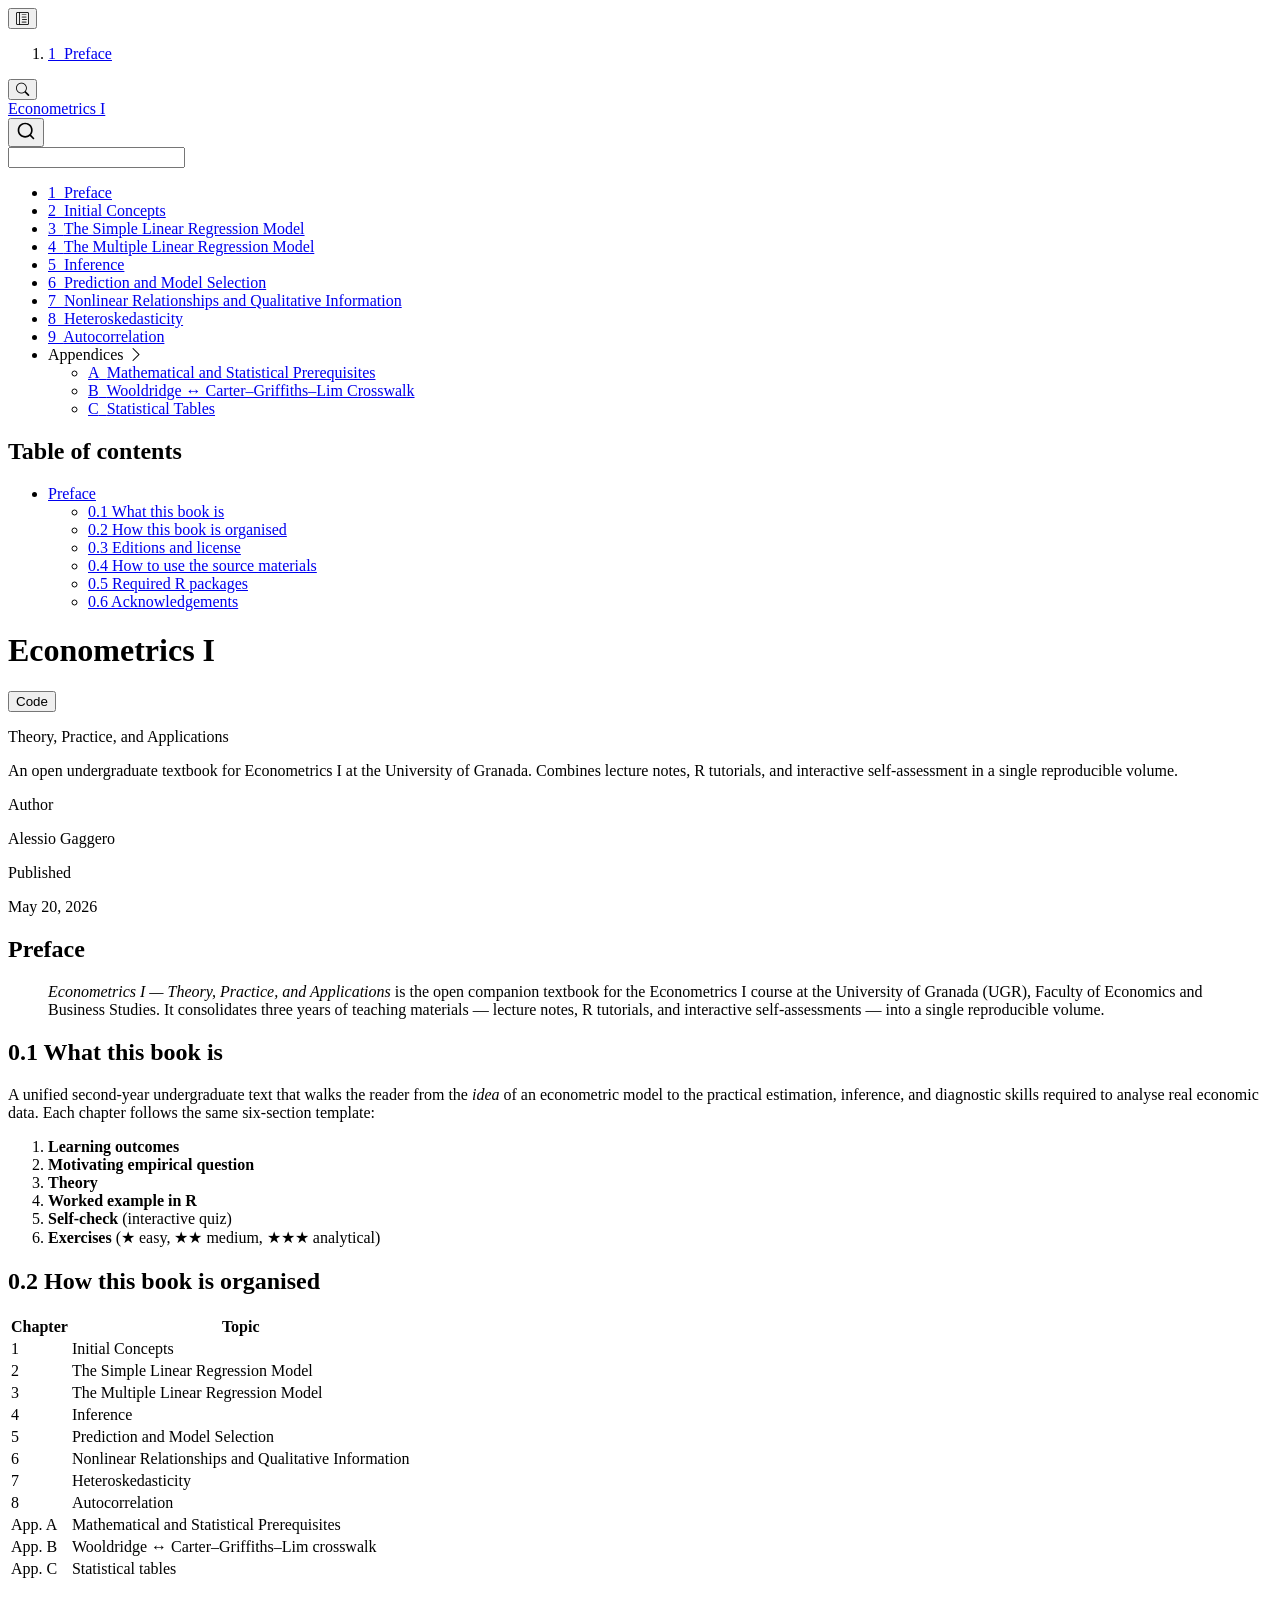
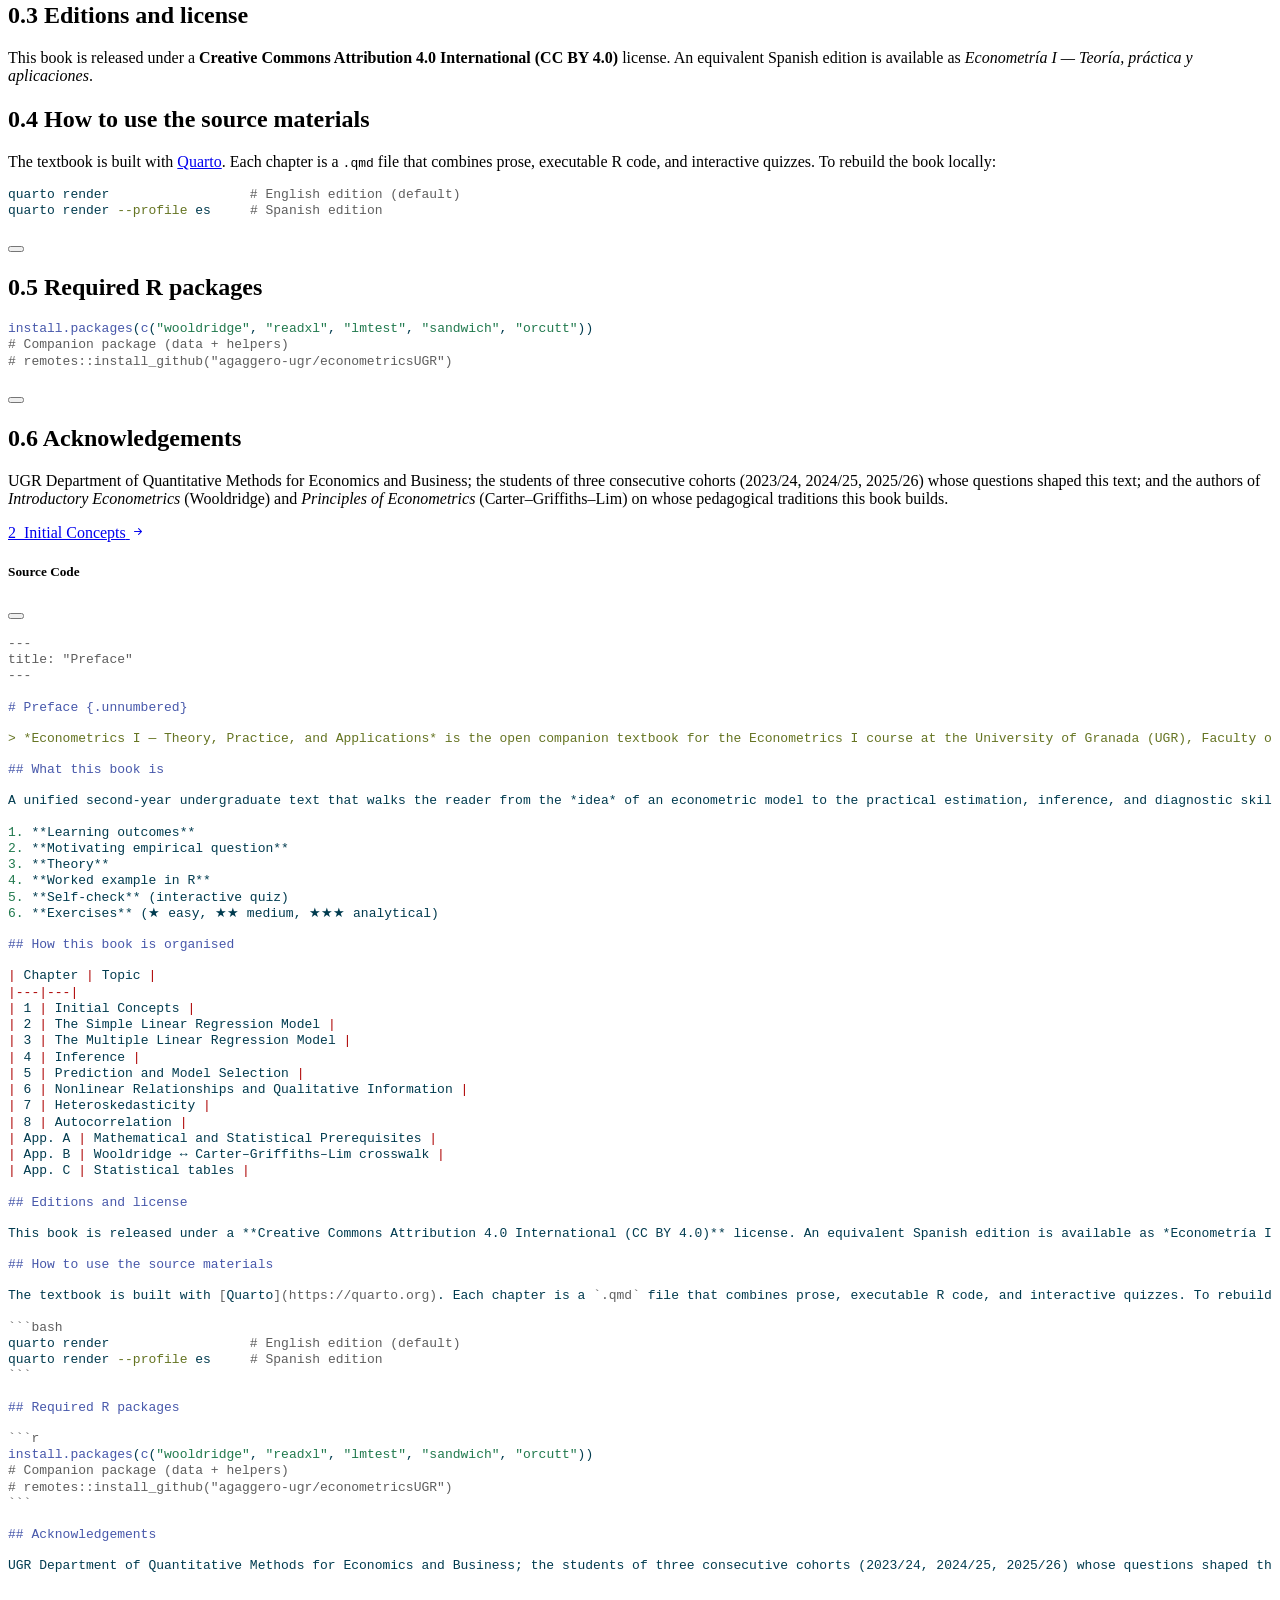
==== index.html @ 18ae1675 "Built site for gh-pages" ====
<!DOCTYPE html>
<html xmlns="http://www.w3.org/1999/xhtml" lang="en" xml:lang="en"><head>

<meta charset="utf-8">
<meta name="generator" content="quarto-1.9.37">

<meta name="viewport" content="width=device-width, initial-scale=1.0, user-scalable=yes">

<meta name="author" content="Alessio Gaggero">
<meta name="dcterms.date" content="2026-05-20">
<meta name="description" content="An open undergraduate textbook for Econometrics I at the University of Granada. Combines lecture notes, R tutorials, and interactive self-assessment in a single reproducible volume.">

<title>Econometrics I</title>
<style>
/* Default styles provided by pandoc.
** See https://pandoc.org/MANUAL.html#variables-for-html for config info.
*/
code{white-space: pre-wrap;}
span.smallcaps{font-variant: small-caps;}
div.columns{display: flex; gap: min(4vw, 1.5em);}
div.column{flex: auto; overflow-x: auto;}
div.hanging-indent{margin-left: 1.5em; text-indent: -1.5em;}
ul.task-list{list-style: none;}
ul.task-list li input[type="checkbox"] {
  width: 0.8em;
  margin: 0 0.8em 0.2em -1em; /* quarto-specific, see https://github.com/quarto-dev/quarto-cli/issues/4556 */ 
  vertical-align: middle;
}
/* CSS for syntax highlighting */
html { -webkit-text-size-adjust: 100%; }
pre > code.sourceCode { white-space: pre; position: relative; }
pre > code.sourceCode > span { display: inline-block; line-height: 1.25; }
pre > code.sourceCode > span:empty { height: 1.2em; }
.sourceCode { overflow: visible; }
code.sourceCode > span { color: inherit; text-decoration: inherit; }
div.sourceCode { margin: 1em 0; }
pre.sourceCode { margin: 0; }
@media screen {
div.sourceCode { overflow: auto; }
}
@media print {
pre > code.sourceCode { white-space: pre-wrap; }
pre > code.sourceCode > span { text-indent: -5em; padding-left: 5em; }
}
pre.numberSource code
  { counter-reset: source-line 0; }
pre.numberSource code > span
  { position: relative; left: -4em; counter-increment: source-line; }
pre.numberSource code > span > a:first-child::before
  { content: counter(source-line);
    position: relative; left: -1em; text-align: right; vertical-align: baseline;
    border: none; display: inline-block;
    -webkit-touch-callout: none; -webkit-user-select: none;
    -khtml-user-select: none; -moz-user-select: none;
    -ms-user-select: none; user-select: none;
    padding: 0 4px; width: 4em;
  }
pre.numberSource { margin-left: 3em;  padding-left: 4px; }
div.sourceCode
  {   }
@media screen {
pre > code.sourceCode > span > a:first-child::before { text-decoration: underline; }
}
</style>


<script src="site_libs/quarto-nav/quarto-nav.js"></script>
<script src="site_libs/quarto-nav/headroom.min.js"></script>
<script src="site_libs/clipboard/clipboard.min.js"></script>
<script src="site_libs/quarto-search/autocomplete.umd.js"></script>
<script src="site_libs/quarto-search/fuse.min.js"></script>
<script src="site_libs/quarto-search/quarto-search.js"></script>
<meta name="quarto:offset" content="./">
<link href="./chapters/01-initial-concepts.html" rel="next">
<script src="site_libs/quarto-html/quarto.js" type="module"></script>
<script src="site_libs/quarto-html/tabsets/tabsets.js" type="module"></script>
<script src="site_libs/quarto-html/popper.min.js"></script>
<script src="site_libs/quarto-html/tippy.umd.min.js"></script>
<script src="site_libs/quarto-html/anchor.min.js"></script>
<link href="site_libs/quarto-html/tippy.css" rel="stylesheet">
<link href="site_libs/quarto-html/quarto-syntax-highlighting-7f8f88aac4f3542376d5c11b86a4c14d.css" rel="stylesheet" class="quarto-color-scheme" id="quarto-text-highlighting-styles">
<link href="site_libs/quarto-html/quarto-syntax-highlighting-dark-d0ae9245876894da5ac7e18953ecc5cc.css" rel="stylesheet" class="quarto-color-scheme quarto-color-alternate" id="quarto-text-highlighting-styles">
<link href="site_libs/quarto-html/quarto-syntax-highlighting-7f8f88aac4f3542376d5c11b86a4c14d.css" rel="stylesheet" class="quarto-color-scheme-extra" id="quarto-text-highlighting-styles">
<script src="site_libs/bootstrap/bootstrap.min.js"></script>
<link href="site_libs/bootstrap/bootstrap-icons.css" rel="stylesheet">
<link href="site_libs/bootstrap/bootstrap-9e3e5b9121e68b3f077afb32f2c64d95.min.css" rel="stylesheet" append-hash="true" class="quarto-color-scheme" id="quarto-bootstrap" data-mode="light">
<link href="site_libs/bootstrap/bootstrap-dark-acff971833d9769290026d534105daaa.min.css" rel="stylesheet" append-hash="true" class="quarto-color-scheme quarto-color-alternate" id="quarto-bootstrap" data-mode="dark">
<link href="site_libs/bootstrap/bootstrap-9e3e5b9121e68b3f077afb32f2c64d95.min.css" rel="stylesheet" append-hash="true" class="quarto-color-scheme-extra" id="quarto-bootstrap" data-mode="light">
<script id="quarto-search-options" type="application/json">{
  "location": "sidebar",
  "copy-button": false,
  "collapse-after": 3,
  "panel-placement": "start",
  "type": "textbox",
  "limit": 50,
  "keyboard-shortcut": [
    "f",
    "/",
    "s"
  ],
  "show-item-context": false,
  "language": {
    "search-no-results-text": "No results",
    "search-matching-documents-text": "matching documents",
    "search-copy-link-title": "Copy link to search",
    "search-hide-matches-text": "Hide additional matches",
    "search-more-match-text": "more match in this document",
    "search-more-matches-text": "more matches in this document",
    "search-clear-button-title": "Clear",
    "search-text-placeholder": "",
    "search-detached-cancel-button-title": "Cancel",
    "search-submit-button-title": "Submit",
    "search-label": "Search"
  }
}</script>


</head>

<body class="nav-sidebar floating quarto-light"><script id="quarto-html-before-body" type="application/javascript">
    const toggleBodyColorMode = (bsSheetEl) => {
      const mode = bsSheetEl.getAttribute("data-mode");
      const bodyEl = window.document.querySelector("body");
      if (mode === "dark") {
        bodyEl.classList.add("quarto-dark");
        bodyEl.classList.remove("quarto-light");
      } else {
        bodyEl.classList.add("quarto-light");
        bodyEl.classList.remove("quarto-dark");
      }
    }
    const toggleBodyColorPrimary = () => {
      const bsSheetEl = window.document.querySelector("link#quarto-bootstrap:not([rel=disabled-stylesheet])");
      if (bsSheetEl) {
        toggleBodyColorMode(bsSheetEl);
      }
    }
    const setColorSchemeToggle = (alternate) => {
      const toggles = window.document.querySelectorAll('.quarto-color-scheme-toggle');
      for (let i=0; i < toggles.length; i++) {
        const toggle = toggles[i];
        if (toggle) {
          if (alternate) {
            toggle.classList.add("alternate");
          } else {
            toggle.classList.remove("alternate");
          }
        }
      }
    };
    const toggleColorMode = (alternate) => {
      // Switch the stylesheets
      const primaryStylesheets = window.document.querySelectorAll('link.quarto-color-scheme:not(.quarto-color-alternate)');
      const alternateStylesheets = window.document.querySelectorAll('link.quarto-color-scheme.quarto-color-alternate');
      manageTransitions('#quarto-margin-sidebar .nav-link', false);
      if (alternate) {
        // note: dark is layered on light, we don't disable primary!
        enableStylesheet(alternateStylesheets);
        for (const sheetNode of alternateStylesheets) {
          if (sheetNode.id === "quarto-bootstrap") {
            toggleBodyColorMode(sheetNode);
          }
        }
      } else {
        disableStylesheet(alternateStylesheets);
        enableStylesheet(primaryStylesheets)
        toggleBodyColorPrimary();
      }
      manageTransitions('#quarto-margin-sidebar .nav-link', true);
      // Switch the toggles
      setColorSchemeToggle(alternate)
      // Hack to workaround the fact that safari doesn't
      // properly recolor the scrollbar when toggling (#1455)
      if (navigator.userAgent.indexOf('Safari') > 0 && navigator.userAgent.indexOf('Chrome') == -1) {
        manageTransitions("body", false);
        window.scrollTo(0, 1);
        setTimeout(() => {
          window.scrollTo(0, 0);
          manageTransitions("body", true);
        }, 40);
      }
    }
    const disableStylesheet = (stylesheets) => {
      for (let i=0; i < stylesheets.length; i++) {
        const stylesheet = stylesheets[i];
        stylesheet.rel = 'disabled-stylesheet';
      }
    }
    const enableStylesheet = (stylesheets) => {
      for (let i=0; i < stylesheets.length; i++) {
        const stylesheet = stylesheets[i];
        if(stylesheet.rel !== 'stylesheet') { // for Chrome, which will still FOUC without this check
          stylesheet.rel = 'stylesheet';
        }
      }
    }
    const manageTransitions = (selector, allowTransitions) => {
      const els = window.document.querySelectorAll(selector);
      for (let i=0; i < els.length; i++) {
        const el = els[i];
        if (allowTransitions) {
          el.classList.remove('notransition');
        } else {
          el.classList.add('notransition');
        }
      }
    }
    const isFileUrl = () => {
      return window.location.protocol === 'file:';
    }
    const hasAlternateSentinel = () => {
      let styleSentinel = getColorSchemeSentinel();
      if (styleSentinel !== null) {
        return styleSentinel === "alternate";
      } else {
        return false;
      }
    }
    const setStyleSentinel = (alternate) => {
      const value = alternate ? "alternate" : "default";
      if (!isFileUrl()) {
        window.localStorage.setItem("quarto-color-scheme", value);
      } else {
        localAlternateSentinel = value;
      }
    }
    const getColorSchemeSentinel = () => {
      if (!isFileUrl()) {
        const storageValue = window.localStorage.getItem("quarto-color-scheme");
        return storageValue != null ? storageValue : localAlternateSentinel;
      } else {
        return localAlternateSentinel;
      }
    }
    const toggleGiscusIfUsed = (isAlternate, darkModeDefault) => {
      const baseTheme = document.querySelector('#giscus-base-theme')?.value ?? 'light';
      const alternateTheme = document.querySelector('#giscus-alt-theme')?.value ?? 'dark';
      let newTheme = '';
      if(authorPrefersDark) {
        newTheme = isAlternate ? baseTheme : alternateTheme;
      } else {
        newTheme = isAlternate ? alternateTheme : baseTheme;
      }
      const changeGiscusTheme = () => {
        // From: https://github.com/giscus/giscus/issues/336
        const sendMessage = (message) => {
          const iframe = document.querySelector('iframe.giscus-frame');
          if (!iframe) return;
          iframe.contentWindow.postMessage({ giscus: message }, 'https://giscus.app');
        }
        sendMessage({
          setConfig: {
            theme: newTheme
          }
        });
      }
      const isGiscussLoaded = window.document.querySelector('iframe.giscus-frame') !== null;
      if (isGiscussLoaded) {
        changeGiscusTheme();
      }
    };
    const authorPrefersDark = false;
    const darkModeDefault = authorPrefersDark;
      document.querySelector('link#quarto-text-highlighting-styles.quarto-color-scheme-extra').rel = 'disabled-stylesheet';
      document.querySelector('link#quarto-bootstrap.quarto-color-scheme-extra').rel = 'disabled-stylesheet';
    let localAlternateSentinel = darkModeDefault ? 'alternate' : 'default';
    // Dark / light mode switch
    window.quartoToggleColorScheme = () => {
      // Read the current dark / light value
      let toAlternate = !hasAlternateSentinel();
      toggleColorMode(toAlternate);
      setStyleSentinel(toAlternate);
      toggleGiscusIfUsed(toAlternate, darkModeDefault);
      window.dispatchEvent(new Event('resize'));
    };
    // Switch to dark mode if need be
    if (hasAlternateSentinel()) {
      toggleColorMode(true);
    } else {
      toggleColorMode(false);
    }
  </script>

<div id="quarto-search-results"></div>
  <header id="quarto-header" class="headroom fixed-top">
  <nav class="quarto-secondary-nav">
    <div class="container-fluid d-flex">
      <button type="button" class="quarto-btn-toggle btn" data-bs-toggle="collapse" role="button" data-bs-target=".quarto-sidebar-collapse-item" aria-controls="quarto-sidebar" aria-expanded="false" aria-label="Toggle sidebar navigation" onclick="if (window.quartoToggleHeadroom) { window.quartoToggleHeadroom(); }">
        <i class="bi bi-layout-text-sidebar-reverse"></i>
      </button>
        <nav class="quarto-page-breadcrumbs" aria-label="breadcrumb"><ol class="breadcrumb"><li class="breadcrumb-item"><a href="./index.html"><span class="chapter-number">1</span>&nbsp; <span class="chapter-title">Preface</span></a></li></ol></nav>
        <a class="flex-grow-1" role="navigation" data-bs-toggle="collapse" data-bs-target=".quarto-sidebar-collapse-item" aria-controls="quarto-sidebar" aria-expanded="false" aria-label="Toggle sidebar navigation" onclick="if (window.quartoToggleHeadroom) { window.quartoToggleHeadroom(); }">      
        </a>
      <button type="button" class="btn quarto-search-button" aria-label="Search" onclick="window.quartoOpenSearch();">
        <i class="bi bi-search"></i>
      </button>
    </div>
  </nav>
</header>
<!-- content -->
<div id="quarto-content" class="quarto-container page-columns page-rows-contents page-layout-article">
<!-- sidebar -->
  <nav id="quarto-sidebar" class="sidebar collapse collapse-horizontal quarto-sidebar-collapse-item sidebar-navigation floating overflow-auto">
    <div class="pt-lg-2 mt-2 text-left sidebar-header">
    <div class="sidebar-title mb-0 py-0">
      <a href="./">Econometrics I</a> 
        <div class="sidebar-tools-main">
  <a href="" class="quarto-color-scheme-toggle quarto-navigation-tool  px-1" onclick="window.quartoToggleColorScheme(); return false;" title="Toggle dark mode"><i class="bi"></i></a>
</div>
    </div>
      </div>
        <div class="mt-2 flex-shrink-0 align-items-center">
        <div class="sidebar-search">
        <div id="quarto-search" class="" title="Search"></div>
        </div>
        </div>
    <div class="sidebar-menu-container"> 
    <ul class="list-unstyled mt-1">
        <li class="sidebar-item">
  <div class="sidebar-item-container"> 
  <a href="./index.html" class="sidebar-item-text sidebar-link active">
 <span class="menu-text"><span class="chapter-number">1</span>&nbsp; <span class="chapter-title">Preface</span></span></a>
  </div>
</li>
        <li class="sidebar-item">
  <div class="sidebar-item-container"> 
  <a href="./chapters/01-initial-concepts.html" class="sidebar-item-text sidebar-link">
 <span class="menu-text"><span class="chapter-number">2</span>&nbsp; <span class="chapter-title">Initial Concepts</span></span></a>
  </div>
</li>
        <li class="sidebar-item">
  <div class="sidebar-item-container"> 
  <a href="./chapters/02-simple-regression.html" class="sidebar-item-text sidebar-link">
 <span class="menu-text"><span class="chapter-number">3</span>&nbsp; <span class="chapter-title">The Simple Linear Regression Model</span></span></a>
  </div>
</li>
        <li class="sidebar-item">
  <div class="sidebar-item-container"> 
  <a href="./chapters/03-multiple-regression.html" class="sidebar-item-text sidebar-link">
 <span class="menu-text"><span class="chapter-number">4</span>&nbsp; <span class="chapter-title">The Multiple Linear Regression Model</span></span></a>
  </div>
</li>
        <li class="sidebar-item">
  <div class="sidebar-item-container"> 
  <a href="./chapters/04-inference.html" class="sidebar-item-text sidebar-link">
 <span class="menu-text"><span class="chapter-number">5</span>&nbsp; <span class="chapter-title">Inference</span></span></a>
  </div>
</li>
        <li class="sidebar-item">
  <div class="sidebar-item-container"> 
  <a href="./chapters/05-prediction.html" class="sidebar-item-text sidebar-link">
 <span class="menu-text"><span class="chapter-number">6</span>&nbsp; <span class="chapter-title">Prediction and Model Selection</span></span></a>
  </div>
</li>
        <li class="sidebar-item">
  <div class="sidebar-item-container"> 
  <a href="./chapters/06-nonlinear-qualitative.html" class="sidebar-item-text sidebar-link">
 <span class="menu-text"><span class="chapter-number">7</span>&nbsp; <span class="chapter-title">Nonlinear Relationships and Qualitative Information</span></span></a>
  </div>
</li>
        <li class="sidebar-item">
  <div class="sidebar-item-container"> 
  <a href="./chapters/07-heteroskedasticity.html" class="sidebar-item-text sidebar-link">
 <span class="menu-text"><span class="chapter-number">8</span>&nbsp; <span class="chapter-title">Heteroskedasticity</span></span></a>
  </div>
</li>
        <li class="sidebar-item">
  <div class="sidebar-item-container"> 
  <a href="./chapters/08-autocorrelation.html" class="sidebar-item-text sidebar-link">
 <span class="menu-text"><span class="chapter-number">9</span>&nbsp; <span class="chapter-title">Autocorrelation</span></span></a>
  </div>
</li>
        <li class="sidebar-item sidebar-item-section">
      <div class="sidebar-item-container"> 
            <a class="sidebar-item-text sidebar-link text-start" data-bs-toggle="collapse" data-bs-target="#quarto-sidebar-section-1" role="navigation" aria-expanded="true">
 <span class="menu-text">Appendices</span></a>
          <a class="sidebar-item-toggle text-start" data-bs-toggle="collapse" data-bs-target="#quarto-sidebar-section-1" role="navigation" aria-expanded="true" aria-label="Toggle section">
            <i class="bi bi-chevron-right ms-2"></i>
          </a> 
      </div>
      <ul id="quarto-sidebar-section-1" class="collapse list-unstyled sidebar-section depth1 show">  
          <li class="sidebar-item">
  <div class="sidebar-item-container"> 
  <a href="./chapters/appendix-a-prerequisites.html" class="sidebar-item-text sidebar-link">
 <span class="menu-text"><span class="chapter-number">A</span>&nbsp; <span class="chapter-title">Mathematical and Statistical Prerequisites</span></span></a>
  </div>
</li>
          <li class="sidebar-item">
  <div class="sidebar-item-container"> 
  <a href="./chapters/appendix-b-wooldridge-cgl-crosswalk.html" class="sidebar-item-text sidebar-link">
 <span class="menu-text"><span class="chapter-number">B</span>&nbsp; <span class="chapter-title">Wooldridge ↔︎ Carter–Griffiths–Lim Crosswalk</span></span></a>
  </div>
</li>
          <li class="sidebar-item">
  <div class="sidebar-item-container"> 
  <a href="./chapters/appendix-c-tables.html" class="sidebar-item-text sidebar-link">
 <span class="menu-text"><span class="chapter-number">C</span>&nbsp; <span class="chapter-title">Statistical Tables</span></span></a>
  </div>
</li>
      </ul>
  </li>
    </ul>
    </div>
</nav>
<div id="quarto-sidebar-glass" class="quarto-sidebar-collapse-item" data-bs-toggle="collapse" data-bs-target=".quarto-sidebar-collapse-item"></div>
<!-- margin-sidebar -->
    <div id="quarto-margin-sidebar" class="sidebar margin-sidebar">
        <nav id="TOC" role="doc-toc" class="toc-active">
    <h2 id="toc-title">Table of contents</h2>
   
  <ul>
  <li><a href="#preface" id="toc-preface" class="nav-link active" data-scroll-target="#preface">Preface</a>
  <ul class="collapse">
  <li><a href="#what-this-book-is" id="toc-what-this-book-is" class="nav-link" data-scroll-target="#what-this-book-is"><span class="header-section-number">0.1</span> What this book is</a></li>
  <li><a href="#how-this-book-is-organised" id="toc-how-this-book-is-organised" class="nav-link" data-scroll-target="#how-this-book-is-organised"><span class="header-section-number">0.2</span> How this book is organised</a></li>
  <li><a href="#editions-and-license" id="toc-editions-and-license" class="nav-link" data-scroll-target="#editions-and-license"><span class="header-section-number">0.3</span> Editions and license</a></li>
  <li><a href="#how-to-use-the-source-materials" id="toc-how-to-use-the-source-materials" class="nav-link" data-scroll-target="#how-to-use-the-source-materials"><span class="header-section-number">0.4</span> How to use the source materials</a></li>
  <li><a href="#required-r-packages" id="toc-required-r-packages" class="nav-link" data-scroll-target="#required-r-packages"><span class="header-section-number">0.5</span> Required R packages</a></li>
  <li><a href="#acknowledgements" id="toc-acknowledgements" class="nav-link" data-scroll-target="#acknowledgements"><span class="header-section-number">0.6</span> Acknowledgements</a></li>
  </ul></li>
  </ul>
</nav>
    </div>
<!-- main -->
<main class="content" id="quarto-document-content">


<header id="title-block-header" class="quarto-title-block default">
<div class="quarto-title">
<div class="quarto-title-block"><div><h1 class="title">Econometrics I</h1><button type="button" class="btn code-tools-button" id="quarto-code-tools-source"><i class="bi"></i> Code</button></div></div>
<p class="subtitle lead">Theory, Practice, and Applications</p>
</div>

<div>
  <div class="description">
    <p>An open undergraduate textbook for Econometrics I at the University of Granada. Combines lecture notes, R tutorials, and interactive self-assessment in a single reproducible volume.</p>
  </div>
</div>


<div class="quarto-title-meta">

    <div>
    <div class="quarto-title-meta-heading">Author</div>
    <div class="quarto-title-meta-contents">
             <p>Alessio Gaggero </p>
          </div>
  </div>
    
    <div>
    <div class="quarto-title-meta-heading">Published</div>
    <div class="quarto-title-meta-contents">
      <p class="date">May 20, 2026</p>
    </div>
  </div>
  
    
  </div>
  


</header>


<section id="preface" class="level1 unnumbered">
<h1 class="unnumbered">Preface</h1>
<blockquote class="blockquote">
<p><em>Econometrics I — Theory, Practice, and Applications</em> is the open companion textbook for the Econometrics I course at the University of Granada (UGR), Faculty of Economics and Business Studies. It consolidates three years of teaching materials — lecture notes, R tutorials, and interactive self-assessments — into a single reproducible volume.</p>
</blockquote>
<section id="what-this-book-is" class="level2" data-number="0.1">
<h2 data-number="0.1" class="anchored" data-anchor-id="what-this-book-is"><span class="header-section-number">0.1</span> What this book is</h2>
<p>A unified second-year undergraduate text that walks the reader from the <em>idea</em> of an econometric model to the practical estimation, inference, and diagnostic skills required to analyse real economic data. Each chapter follows the same six-section template:</p>
<ol type="1">
<li><strong>Learning outcomes</strong></li>
<li><strong>Motivating empirical question</strong></li>
<li><strong>Theory</strong></li>
<li><strong>Worked example in R</strong></li>
<li><strong>Self-check</strong> (interactive quiz)</li>
<li><strong>Exercises</strong> (★ easy, ★★ medium, ★★★ analytical)</li>
</ol>
</section>
<section id="how-this-book-is-organised" class="level2" data-number="0.2">
<h2 data-number="0.2" class="anchored" data-anchor-id="how-this-book-is-organised"><span class="header-section-number">0.2</span> How this book is organised</h2>
<table class="caption-top table">
<thead>
<tr class="header">
<th>Chapter</th>
<th>Topic</th>
</tr>
</thead>
<tbody>
<tr class="odd">
<td>1</td>
<td>Initial Concepts</td>
</tr>
<tr class="even">
<td>2</td>
<td>The Simple Linear Regression Model</td>
</tr>
<tr class="odd">
<td>3</td>
<td>The Multiple Linear Regression Model</td>
</tr>
<tr class="even">
<td>4</td>
<td>Inference</td>
</tr>
<tr class="odd">
<td>5</td>
<td>Prediction and Model Selection</td>
</tr>
<tr class="even">
<td>6</td>
<td>Nonlinear Relationships and Qualitative Information</td>
</tr>
<tr class="odd">
<td>7</td>
<td>Heteroskedasticity</td>
</tr>
<tr class="even">
<td>8</td>
<td>Autocorrelation</td>
</tr>
<tr class="odd">
<td>App. A</td>
<td>Mathematical and Statistical Prerequisites</td>
</tr>
<tr class="even">
<td>App. B</td>
<td>Wooldridge ↔︎ Carter–Griffiths–Lim crosswalk</td>
</tr>
<tr class="odd">
<td>App. C</td>
<td>Statistical tables</td>
</tr>
</tbody>
</table>
</section>
<section id="editions-and-license" class="level2" data-number="0.3">
<h2 data-number="0.3" class="anchored" data-anchor-id="editions-and-license"><span class="header-section-number">0.3</span> Editions and license</h2>
<p>This book is released under a <strong>Creative Commons Attribution 4.0 International (CC BY 4.0)</strong> license. An equivalent Spanish edition is available as <em>Econometría I — Teoría, práctica y aplicaciones</em>.</p>
</section>
<section id="how-to-use-the-source-materials" class="level2" data-number="0.4">
<h2 data-number="0.4" class="anchored" data-anchor-id="how-to-use-the-source-materials"><span class="header-section-number">0.4</span> How to use the source materials</h2>
<p>The textbook is built with <a href="https://quarto.org">Quarto</a>. Each chapter is a <code>.qmd</code> file that combines prose, executable R code, and interactive quizzes. To rebuild the book locally:</p>
<div class="code-copy-outer-scaffold"><div class="sourceCode" id="cb1"><pre class="sourceCode bash code-with-copy"><code class="sourceCode bash"><span id="cb1-1"><a href="#cb1-1" aria-hidden="true" tabindex="-1"></a><span class="ex">quarto</span> render                  <span class="co"># English edition (default)</span></span>
<span id="cb1-2"><a href="#cb1-2" aria-hidden="true" tabindex="-1"></a><span class="ex">quarto</span> render <span class="at">--profile</span> es     <span class="co"># Spanish edition</span></span></code></pre></div><button title="Copy to Clipboard" class="code-copy-button"><i class="bi"></i></button></div>
</section>
<section id="required-r-packages" class="level2" data-number="0.5">
<h2 data-number="0.5" class="anchored" data-anchor-id="required-r-packages"><span class="header-section-number">0.5</span> Required R packages</h2>
<div class="code-copy-outer-scaffold"><div class="sourceCode" id="cb2"><pre class="sourceCode r code-with-copy"><code class="sourceCode r"><span id="cb2-1"><a href="#cb2-1" aria-hidden="true" tabindex="-1"></a><span class="fu">install.packages</span>(<span class="fu">c</span>(<span class="st">"wooldridge"</span>, <span class="st">"readxl"</span>, <span class="st">"lmtest"</span>, <span class="st">"sandwich"</span>, <span class="st">"orcutt"</span>))</span>
<span id="cb2-2"><a href="#cb2-2" aria-hidden="true" tabindex="-1"></a><span class="co"># Companion package (data + helpers)</span></span>
<span id="cb2-3"><a href="#cb2-3" aria-hidden="true" tabindex="-1"></a><span class="co"># remotes::install_github("agaggero-ugr/econometricsUGR")</span></span></code></pre></div><button title="Copy to Clipboard" class="code-copy-button"><i class="bi"></i></button></div>
</section>
<section id="acknowledgements" class="level2" data-number="0.6">
<h2 data-number="0.6" class="anchored" data-anchor-id="acknowledgements"><span class="header-section-number">0.6</span> Acknowledgements</h2>
<p>UGR Department of Quantitative Methods for Economics and Business; the students of three consecutive cohorts (2023/24, 2024/25, 2025/26) whose questions shaped this text; and the authors of <em>Introductory Econometrics</em> (Wooldridge) and <em>Principles of Econometrics</em> (Carter–Griffiths–Lim) on whose pedagogical traditions this book builds.</p>


<!-- -->

</section>
</section>

</main> <!-- /main -->
<script id="quarto-html-after-body" type="application/javascript">
  window.document.addEventListener("DOMContentLoaded", function (event) {
    // Ensure there is a toggle, if there isn't float one in the top right
    if (window.document.querySelector('.quarto-color-scheme-toggle') === null) {
      const a = window.document.createElement('a');
      a.classList.add('top-right');
      a.classList.add('quarto-color-scheme-toggle');
      a.href = "";
      a.onclick = function() { try { window.quartoToggleColorScheme(); } catch {} return false; };
      const i = window.document.createElement("i");
      i.classList.add('bi');
      a.appendChild(i);
      window.document.body.appendChild(a);
    }
    setColorSchemeToggle(hasAlternateSentinel())
    const icon = "";
    const anchorJS = new window.AnchorJS();
    anchorJS.options = {
      placement: 'right',
      icon: icon
    };
    anchorJS.add('.anchored');
    const isCodeAnnotation = (el) => {
      for (const clz of el.classList) {
        if (clz.startsWith('code-annotation-')) {                     
          return true;
        }
      }
      return false;
    }
    const onCopySuccess = function(e) {
      // button target
      const button = e.trigger;
      // don't keep focus
      button.blur();
      // flash "checked"
      button.classList.add('code-copy-button-checked');
      var currentTitle = button.getAttribute("title");
      button.setAttribute("title", "Copied!");
      let tooltip;
      if (window.bootstrap) {
        button.setAttribute("data-bs-toggle", "tooltip");
        button.setAttribute("data-bs-placement", "left");
        button.setAttribute("data-bs-title", "Copied!");
        tooltip = new bootstrap.Tooltip(button, 
          { trigger: "manual", 
            customClass: "code-copy-button-tooltip",
            offset: [0, -8]});
        tooltip.show();    
      }
      setTimeout(function() {
        if (tooltip) {
          tooltip.hide();
          button.removeAttribute("data-bs-title");
          button.removeAttribute("data-bs-toggle");
          button.removeAttribute("data-bs-placement");
        }
        button.setAttribute("title", currentTitle);
        button.classList.remove('code-copy-button-checked');
      }, 1000);
      // clear code selection
      e.clearSelection();
    }
    const getTextToCopy = function(trigger) {
      const outerScaffold = trigger.parentElement.cloneNode(true);
      const codeEl = outerScaffold.querySelector('code');
      for (const childEl of codeEl.children) {
        if (isCodeAnnotation(childEl)) {
          childEl.remove();
        }
      }
      return codeEl.innerText;
    }
    const clipboard = new window.ClipboardJS('.code-copy-button:not([data-in-quarto-modal])', {
      text: getTextToCopy
    });
    clipboard.on('success', onCopySuccess);
    if (window.document.getElementById('quarto-embedded-source-code-modal')) {
      const clipboardModal = new window.ClipboardJS('.code-copy-button[data-in-quarto-modal]', {
        text: getTextToCopy,
        container: window.document.getElementById('quarto-embedded-source-code-modal')
      });
      clipboardModal.on('success', onCopySuccess);
    }
    const viewSource = window.document.getElementById('quarto-view-source') ||
                       window.document.getElementById('quarto-code-tools-source');
    if (viewSource) {
      const sourceUrl = viewSource.getAttribute("data-quarto-source-url");
      viewSource.addEventListener("click", function(e) {
        if (sourceUrl) {
          // rstudio viewer pane
          if (/\bcapabilities=\b/.test(window.location)) {
            window.open(sourceUrl);
          } else {
            window.location.href = sourceUrl;
          }
        } else {
          const modal = new bootstrap.Modal(document.getElementById('quarto-embedded-source-code-modal'));
          modal.show();
        }
        return false;
      });
    }
    function toggleCodeHandler(show) {
      return function(e) {
        const detailsSrc = window.document.querySelectorAll(".cell > details > .sourceCode");
        for (let i=0; i<detailsSrc.length; i++) {
          const details = detailsSrc[i].parentElement;
          if (show) {
            details.open = true;
          } else {
            details.removeAttribute("open");
          }
        }
        const cellCodeDivs = window.document.querySelectorAll(".cell > .sourceCode");
        const fromCls = show ? "hidden" : "unhidden";
        const toCls = show ? "unhidden" : "hidden";
        for (let i=0; i<cellCodeDivs.length; i++) {
          const codeDiv = cellCodeDivs[i];
          if (codeDiv.classList.contains(fromCls)) {
            codeDiv.classList.remove(fromCls);
            codeDiv.classList.add(toCls);
          } 
        }
        return false;
      }
    }
    const hideAllCode = window.document.getElementById("quarto-hide-all-code");
    if (hideAllCode) {
      hideAllCode.addEventListener("click", toggleCodeHandler(false));
    }
    const showAllCode = window.document.getElementById("quarto-show-all-code");
    if (showAllCode) {
      showAllCode.addEventListener("click", toggleCodeHandler(true));
    }
      var localhostRegex = new RegExp(/^(?:http|https):\/\/localhost\:?[0-9]*\//);
      var mailtoRegex = new RegExp(/^mailto:/);
        var filterRegex = new RegExp('/' + window.location.host + '/');
      var isInternal = (href) => {
          return filterRegex.test(href) || localhostRegex.test(href) || mailtoRegex.test(href);
      }
      // Inspect non-navigation links and adorn them if external
     var links = window.document.querySelectorAll('a[href]:not(.nav-link):not(.navbar-brand):not(.toc-action):not(.sidebar-link):not(.sidebar-item-toggle):not(.pagination-link):not(.no-external):not([aria-hidden]):not(.dropdown-item):not(.quarto-navigation-tool):not(.about-link)');
      for (var i=0; i<links.length; i++) {
        const link = links[i];
        if (!isInternal(link.href)) {
          // undo the damage that might have been done by quarto-nav.js in the case of
          // links that we want to consider external
          if (link.dataset.originalHref !== undefined) {
            link.href = link.dataset.originalHref;
          }
        }
      }
    function tippyHover(el, contentFn, onTriggerFn, onUntriggerFn) {
      const config = {
        allowHTML: true,
        maxWidth: 500,
        delay: 100,
        arrow: false,
        appendTo: function(el) {
            return el.parentElement;
        },
        interactive: true,
        interactiveBorder: 10,
        theme: 'quarto',
        placement: 'bottom-start',
      };
      if (contentFn) {
        config.content = contentFn;
      }
      if (onTriggerFn) {
        config.onTrigger = onTriggerFn;
      }
      if (onUntriggerFn) {
        config.onUntrigger = onUntriggerFn;
      }
      window.tippy(el, config); 
    }
    const noterefs = window.document.querySelectorAll('a[role="doc-noteref"]');
    for (var i=0; i<noterefs.length; i++) {
      const ref = noterefs[i];
      tippyHover(ref, function() {
        // use id or data attribute instead here
        let href = ref.getAttribute('data-footnote-href') || ref.getAttribute('href');
        try { href = new URL(href).hash; } catch {}
        const id = href.replace(/^#\/?/, "");
        const note = window.document.getElementById(id);
        if (note) {
          return note.innerHTML;
        } else {
          return "";
        }
      });
    }
    const xrefs = window.document.querySelectorAll('a.quarto-xref');
    const processXRef = (id, note) => {
      // Strip column container classes
      const stripColumnClz = (el) => {
        el.classList.remove("page-full", "page-columns");
        if (el.children) {
          for (const child of el.children) {
            stripColumnClz(child);
          }
        }
      }
      stripColumnClz(note)
      if (id === null || id.startsWith('sec-')) {
        // Special case sections, only their first couple elements
        const container = document.createElement("div");
        if (note.children && note.children.length > 2) {
          container.appendChild(note.children[0].cloneNode(true));
          for (let i = 1; i < note.children.length; i++) {
            const child = note.children[i];
            if (child.tagName === "P" && child.innerText === "") {
              continue;
            } else {
              container.appendChild(child.cloneNode(true));
              break;
            }
          }
          if (window.Quarto?.typesetMath) {
            window.Quarto.typesetMath(container);
          }
          return container.innerHTML
        } else {
          if (window.Quarto?.typesetMath) {
            window.Quarto.typesetMath(note);
          }
          return note.innerHTML;
        }
      } else {
        // Remove any anchor links if they are present
        const anchorLink = note.querySelector('a.anchorjs-link');
        if (anchorLink) {
          anchorLink.remove();
        }
        if (window.Quarto?.typesetMath) {
          window.Quarto.typesetMath(note);
        }
        if (note.classList.contains("callout")) {
          return note.outerHTML;
        } else {
          return note.innerHTML;
        }
      }
    }
    for (var i=0; i<xrefs.length; i++) {
      const xref = xrefs[i];
      tippyHover(xref, undefined, function(instance) {
        instance.disable();
        let url = xref.getAttribute('href');
        let hash = undefined; 
        if (url.startsWith('#')) {
          hash = url;
        } else {
          try { hash = new URL(url).hash; } catch {}
        }
        if (hash) {
          const id = hash.replace(/^#\/?/, "");
          const note = window.document.getElementById(id);
          if (note !== null) {
            try {
              const html = processXRef(id, note.cloneNode(true));
              instance.setContent(html);
            } finally {
              instance.enable();
              instance.show();
            }
          } else {
            // See if we can fetch this
            fetch(url.split('#')[0])
            .then(res => res.text())
            .then(html => {
              const parser = new DOMParser();
              const htmlDoc = parser.parseFromString(html, "text/html");
              const note = htmlDoc.getElementById(id);
              if (note !== null) {
                const html = processXRef(id, note);
                instance.setContent(html);
              } 
            }).finally(() => {
              instance.enable();
              instance.show();
            });
          }
        } else {
          // See if we can fetch a full url (with no hash to target)
          // This is a special case and we should probably do some content thinning / targeting
          fetch(url)
          .then(res => res.text())
          .then(html => {
            const parser = new DOMParser();
            const htmlDoc = parser.parseFromString(html, "text/html");
            const note = htmlDoc.querySelector('main.content');
            if (note !== null) {
              // This should only happen for chapter cross references
              // (since there is no id in the URL)
              // remove the first header
              if (note.children.length > 0 && note.children[0].tagName === "HEADER") {
                note.children[0].remove();
              }
              const html = processXRef(null, note);
              instance.setContent(html);
            } 
          }).finally(() => {
            instance.enable();
            instance.show();
          });
        }
      }, function(instance) {
      });
    }
        let selectedAnnoteEl;
        const selectorForAnnotation = ( cell, annotation) => {
          let cellAttr = 'data-code-cell="' + cell + '"';
          let lineAttr = 'data-code-annotation="' +  annotation + '"';
          const selector = 'span[' + cellAttr + '][' + lineAttr + ']';
          return selector;
        }
        const selectCodeLines = (annoteEl) => {
          const doc = window.document;
          const targetCell = annoteEl.getAttribute("data-target-cell");
          const targetAnnotation = annoteEl.getAttribute("data-target-annotation");
          const annoteSpan = window.document.querySelector(selectorForAnnotation(targetCell, targetAnnotation));
          const lines = annoteSpan.getAttribute("data-code-lines").split(",");
          const lineIds = lines.map((line) => {
            return targetCell + "-" + line;
          })
          let top = null;
          let height = null;
          let parent = null;
          if (lineIds.length > 0) {
              //compute the position of the single el (top and bottom and make a div)
              const el = window.document.getElementById(lineIds[0]);
              top = el.offsetTop;
              height = el.offsetHeight;
              parent = el.parentElement.parentElement;
            if (lineIds.length > 1) {
              const lastEl = window.document.getElementById(lineIds[lineIds.length - 1]);
              const bottom = lastEl.offsetTop + lastEl.offsetHeight;
              height = bottom - top;
            }
            if (top !== null && height !== null && parent !== null) {
              // cook up a div (if necessary) and position it 
              let div = window.document.getElementById("code-annotation-line-highlight");
              if (div === null) {
                div = window.document.createElement("div");
                div.setAttribute("id", "code-annotation-line-highlight");
                div.style.position = 'absolute';
                parent.appendChild(div);
              }
              div.style.top = top - 2 + "px";
              div.style.height = height + 4 + "px";
              div.style.left = 0;
              let gutterDiv = window.document.getElementById("code-annotation-line-highlight-gutter");
              if (gutterDiv === null) {
                gutterDiv = window.document.createElement("div");
                gutterDiv.setAttribute("id", "code-annotation-line-highlight-gutter");
                gutterDiv.style.position = 'absolute';
                const codeCell = window.document.getElementById(targetCell);
                const gutter = codeCell.querySelector('.code-annotation-gutter');
                gutter.appendChild(gutterDiv);
              }
              gutterDiv.style.top = top - 2 + "px";
              gutterDiv.style.height = height + 4 + "px";
            }
            selectedAnnoteEl = annoteEl;
          }
        };
        const unselectCodeLines = () => {
          const elementsIds = ["code-annotation-line-highlight", "code-annotation-line-highlight-gutter"];
          elementsIds.forEach((elId) => {
            const div = window.document.getElementById(elId);
            if (div) {
              div.remove();
            }
          });
          selectedAnnoteEl = undefined;
        };
          // Handle positioning of the toggle
      window.addEventListener(
        "resize",
        throttle(() => {
          elRect = undefined;
          if (selectedAnnoteEl) {
            selectCodeLines(selectedAnnoteEl);
          }
        }, 10)
      );
      function throttle(fn, ms) {
      let throttle = false;
      let timer;
        return (...args) => {
          if(!throttle) { // first call gets through
              fn.apply(this, args);
              throttle = true;
          } else { // all the others get throttled
              if(timer) clearTimeout(timer); // cancel #2
              timer = setTimeout(() => {
                fn.apply(this, args);
                timer = throttle = false;
              }, ms);
          }
        };
      }
        // Attach click handler to the DT
        const annoteDls = window.document.querySelectorAll('dt[data-target-cell]');
        for (const annoteDlNode of annoteDls) {
          annoteDlNode.addEventListener('click', (event) => {
            const clickedEl = event.target;
            if (clickedEl !== selectedAnnoteEl) {
              unselectCodeLines();
              const activeEl = window.document.querySelector('dt[data-target-cell].code-annotation-active');
              if (activeEl) {
                activeEl.classList.remove('code-annotation-active');
              }
              selectCodeLines(clickedEl);
              clickedEl.classList.add('code-annotation-active');
            } else {
              // Unselect the line
              unselectCodeLines();
              clickedEl.classList.remove('code-annotation-active');
            }
          });
        }
    const findCites = (el) => {
      const parentEl = el.parentElement;
      if (parentEl) {
        const cites = parentEl.dataset.cites;
        if (cites) {
          return {
            el,
            cites: cites.split(' ')
          };
        } else {
          return findCites(el.parentElement)
        }
      } else {
        return undefined;
      }
    };
    var bibliorefs = window.document.querySelectorAll('a[role="doc-biblioref"]');
    for (var i=0; i<bibliorefs.length; i++) {
      const ref = bibliorefs[i];
      const citeInfo = findCites(ref);
      if (citeInfo) {
        tippyHover(citeInfo.el, function() {
          var popup = window.document.createElement('div');
          citeInfo.cites.forEach(function(cite) {
            var citeDiv = window.document.createElement('div');
            citeDiv.classList.add('hanging-indent');
            citeDiv.classList.add('csl-entry');
            var biblioDiv = window.document.getElementById('ref-' + cite);
            if (biblioDiv) {
              citeDiv.innerHTML = biblioDiv.innerHTML;
            }
            popup.appendChild(citeDiv);
          });
          return popup.innerHTML;
        });
      }
    }
  });
  </script>
<nav class="page-navigation">
  <div class="nav-page nav-page-previous">
  </div>
  <div class="nav-page nav-page-next">
      <a href="./chapters/01-initial-concepts.html" class="pagination-link" aria-label="Initial Concepts">
        <span class="nav-page-text"><span class="chapter-number">2</span>&nbsp; <span class="chapter-title">Initial Concepts</span></span> <i class="bi bi-arrow-right-short"></i>
      </a>
  </div>
</nav><div class="modal fade" id="quarto-embedded-source-code-modal" tabindex="-1" aria-labelledby="quarto-embedded-source-code-modal-label" aria-hidden="true"><div class="modal-dialog modal-dialog-scrollable"><div class="modal-content"><div class="modal-header"><h5 class="modal-title" id="quarto-embedded-source-code-modal-label">Source Code</h5><button class="btn-close" data-bs-dismiss="modal"></button></div><div class="modal-body"><div class="">
<div class="code-copy-outer-scaffold"><div class="sourceCode" id="cb3" data-shortcodes="false"><pre class="sourceCode markdown code-with-copy"><code class="sourceCode markdown"><span id="cb3-1"><a href="#cb3-1" aria-hidden="true" tabindex="-1"></a><span class="co">---</span></span>
<span id="cb3-2"><a href="#cb3-2" aria-hidden="true" tabindex="-1"></a><span class="an">title:</span><span class="co"> "Preface"</span></span>
<span id="cb3-3"><a href="#cb3-3" aria-hidden="true" tabindex="-1"></a><span class="co">---</span></span>
<span id="cb3-4"><a href="#cb3-4" aria-hidden="true" tabindex="-1"></a></span>
<span id="cb3-5"><a href="#cb3-5" aria-hidden="true" tabindex="-1"></a><span class="fu"># Preface {.unnumbered}</span></span>
<span id="cb3-6"><a href="#cb3-6" aria-hidden="true" tabindex="-1"></a></span>
<span id="cb3-7"><a href="#cb3-7" aria-hidden="true" tabindex="-1"></a><span class="at">&gt; *Econometrics I — Theory, Practice, and Applications* is the open companion textbook for the Econometrics I course at the University of Granada (UGR), Faculty of Economics and Business Studies. It consolidates three years of teaching materials — lecture notes, R tutorials, and interactive self-assessments — into a single reproducible volume.</span></span>
<span id="cb3-8"><a href="#cb3-8" aria-hidden="true" tabindex="-1"></a></span>
<span id="cb3-9"><a href="#cb3-9" aria-hidden="true" tabindex="-1"></a><span class="fu">## What this book is</span></span>
<span id="cb3-10"><a href="#cb3-10" aria-hidden="true" tabindex="-1"></a></span>
<span id="cb3-11"><a href="#cb3-11" aria-hidden="true" tabindex="-1"></a>A unified second-year undergraduate text that walks the reader from the *idea* of an econometric model to the practical estimation, inference, and diagnostic skills required to analyse real economic data. Each chapter follows the same six-section template:</span>
<span id="cb3-12"><a href="#cb3-12" aria-hidden="true" tabindex="-1"></a></span>
<span id="cb3-13"><a href="#cb3-13" aria-hidden="true" tabindex="-1"></a><span class="ss">1. </span>**Learning outcomes**</span>
<span id="cb3-14"><a href="#cb3-14" aria-hidden="true" tabindex="-1"></a><span class="ss">2. </span>**Motivating empirical question**</span>
<span id="cb3-15"><a href="#cb3-15" aria-hidden="true" tabindex="-1"></a><span class="ss">3. </span>**Theory**</span>
<span id="cb3-16"><a href="#cb3-16" aria-hidden="true" tabindex="-1"></a><span class="ss">4. </span>**Worked example in R**</span>
<span id="cb3-17"><a href="#cb3-17" aria-hidden="true" tabindex="-1"></a><span class="ss">5. </span>**Self-check** (interactive quiz)</span>
<span id="cb3-18"><a href="#cb3-18" aria-hidden="true" tabindex="-1"></a><span class="ss">6. </span>**Exercises** (★ easy, ★★ medium, ★★★ analytical)</span>
<span id="cb3-19"><a href="#cb3-19" aria-hidden="true" tabindex="-1"></a></span>
<span id="cb3-20"><a href="#cb3-20" aria-hidden="true" tabindex="-1"></a><span class="fu">## How this book is organised</span></span>
<span id="cb3-21"><a href="#cb3-21" aria-hidden="true" tabindex="-1"></a></span>
<span id="cb3-22"><a href="#cb3-22" aria-hidden="true" tabindex="-1"></a><span class="pp">|</span> Chapter <span class="pp">|</span> Topic <span class="pp">|</span></span>
<span id="cb3-23"><a href="#cb3-23" aria-hidden="true" tabindex="-1"></a><span class="pp">|---|---|</span></span>
<span id="cb3-24"><a href="#cb3-24" aria-hidden="true" tabindex="-1"></a><span class="pp">|</span> 1 <span class="pp">|</span> Initial Concepts <span class="pp">|</span></span>
<span id="cb3-25"><a href="#cb3-25" aria-hidden="true" tabindex="-1"></a><span class="pp">|</span> 2 <span class="pp">|</span> The Simple Linear Regression Model <span class="pp">|</span></span>
<span id="cb3-26"><a href="#cb3-26" aria-hidden="true" tabindex="-1"></a><span class="pp">|</span> 3 <span class="pp">|</span> The Multiple Linear Regression Model <span class="pp">|</span></span>
<span id="cb3-27"><a href="#cb3-27" aria-hidden="true" tabindex="-1"></a><span class="pp">|</span> 4 <span class="pp">|</span> Inference <span class="pp">|</span></span>
<span id="cb3-28"><a href="#cb3-28" aria-hidden="true" tabindex="-1"></a><span class="pp">|</span> 5 <span class="pp">|</span> Prediction and Model Selection <span class="pp">|</span></span>
<span id="cb3-29"><a href="#cb3-29" aria-hidden="true" tabindex="-1"></a><span class="pp">|</span> 6 <span class="pp">|</span> Nonlinear Relationships and Qualitative Information <span class="pp">|</span></span>
<span id="cb3-30"><a href="#cb3-30" aria-hidden="true" tabindex="-1"></a><span class="pp">|</span> 7 <span class="pp">|</span> Heteroskedasticity <span class="pp">|</span></span>
<span id="cb3-31"><a href="#cb3-31" aria-hidden="true" tabindex="-1"></a><span class="pp">|</span> 8 <span class="pp">|</span> Autocorrelation <span class="pp">|</span></span>
<span id="cb3-32"><a href="#cb3-32" aria-hidden="true" tabindex="-1"></a><span class="pp">|</span> App. A <span class="pp">|</span> Mathematical and Statistical Prerequisites <span class="pp">|</span></span>
<span id="cb3-33"><a href="#cb3-33" aria-hidden="true" tabindex="-1"></a><span class="pp">|</span> App. B <span class="pp">|</span> Wooldridge ↔ Carter–Griffiths–Lim crosswalk <span class="pp">|</span></span>
<span id="cb3-34"><a href="#cb3-34" aria-hidden="true" tabindex="-1"></a><span class="pp">|</span> App. C <span class="pp">|</span> Statistical tables <span class="pp">|</span></span>
<span id="cb3-35"><a href="#cb3-35" aria-hidden="true" tabindex="-1"></a></span>
<span id="cb3-36"><a href="#cb3-36" aria-hidden="true" tabindex="-1"></a><span class="fu">## Editions and license</span></span>
<span id="cb3-37"><a href="#cb3-37" aria-hidden="true" tabindex="-1"></a></span>
<span id="cb3-38"><a href="#cb3-38" aria-hidden="true" tabindex="-1"></a>This book is released under a **Creative Commons Attribution 4.0 International (CC BY 4.0)** license. An equivalent Spanish edition is available as *Econometría I — Teoría, práctica y aplicaciones*.</span>
<span id="cb3-39"><a href="#cb3-39" aria-hidden="true" tabindex="-1"></a></span>
<span id="cb3-40"><a href="#cb3-40" aria-hidden="true" tabindex="-1"></a><span class="fu">## How to use the source materials</span></span>
<span id="cb3-41"><a href="#cb3-41" aria-hidden="true" tabindex="-1"></a></span>
<span id="cb3-42"><a href="#cb3-42" aria-hidden="true" tabindex="-1"></a>The textbook is built with <span class="co">[</span><span class="ot">Quarto</span><span class="co">](https://quarto.org)</span>. Each chapter is a <span class="in">`.qmd`</span> file that combines prose, executable R code, and interactive quizzes. To rebuild the book locally:</span>
<span id="cb3-43"><a href="#cb3-43" aria-hidden="true" tabindex="-1"></a></span>
<span id="cb3-44"><a href="#cb3-44" aria-hidden="true" tabindex="-1"></a><span class="in">```bash</span></span>
<span id="cb3-45"><a href="#cb3-45" aria-hidden="true" tabindex="-1"></a><span class="ex">quarto</span> render                  <span class="co"># English edition (default)</span></span>
<span id="cb3-46"><a href="#cb3-46" aria-hidden="true" tabindex="-1"></a><span class="ex">quarto</span> render <span class="at">--profile</span> es     <span class="co"># Spanish edition</span></span>
<span id="cb3-47"><a href="#cb3-47" aria-hidden="true" tabindex="-1"></a><span class="in">```</span></span>
<span id="cb3-48"><a href="#cb3-48" aria-hidden="true" tabindex="-1"></a></span>
<span id="cb3-49"><a href="#cb3-49" aria-hidden="true" tabindex="-1"></a><span class="fu">## Required R packages</span></span>
<span id="cb3-50"><a href="#cb3-50" aria-hidden="true" tabindex="-1"></a></span>
<span id="cb3-51"><a href="#cb3-51" aria-hidden="true" tabindex="-1"></a><span class="in">```r</span></span>
<span id="cb3-52"><a href="#cb3-52" aria-hidden="true" tabindex="-1"></a><span class="fu">install.packages</span>(<span class="fu">c</span>(<span class="st">"wooldridge"</span>, <span class="st">"readxl"</span>, <span class="st">"lmtest"</span>, <span class="st">"sandwich"</span>, <span class="st">"orcutt"</span>))</span>
<span id="cb3-53"><a href="#cb3-53" aria-hidden="true" tabindex="-1"></a><span class="co"># Companion package (data + helpers)</span></span>
<span id="cb3-54"><a href="#cb3-54" aria-hidden="true" tabindex="-1"></a><span class="co"># remotes::install_github("agaggero-ugr/econometricsUGR")</span></span>
<span id="cb3-55"><a href="#cb3-55" aria-hidden="true" tabindex="-1"></a><span class="in">```</span></span>
<span id="cb3-56"><a href="#cb3-56" aria-hidden="true" tabindex="-1"></a></span>
<span id="cb3-57"><a href="#cb3-57" aria-hidden="true" tabindex="-1"></a><span class="fu">## Acknowledgements</span></span>
<span id="cb3-58"><a href="#cb3-58" aria-hidden="true" tabindex="-1"></a></span>
<span id="cb3-59"><a href="#cb3-59" aria-hidden="true" tabindex="-1"></a>UGR Department of Quantitative Methods for Economics and Business; the students of three consecutive cohorts (2023/24, 2024/25, 2025/26) whose questions shaped this text; and the authors of *Introductory Econometrics* (Wooldridge) and *Principles of Econometrics* (Carter–Griffiths–Lim) on whose pedagogical traditions this book builds.</span></code></pre></div><button title="Copy to Clipboard" class="code-copy-button" data-in-quarto-modal=""><i class="bi"></i></button></div>
</div></div></div></div></div>
</div> <!-- /content -->




</body></html>
---- site_libs/quarto-html/tippy.css ----
.tippy-box[data-animation=fade][data-state=hidden]{opacity:0}[data-tippy-root]{max-width:calc(100vw - 10px)}.tippy-box{position:relative;background-color:#333;color:#fff;border-radius:4px;font-size:14px;line-height:1.4;white-space:normal;outline:0;transition-property:transform,visibility,opacity}.tippy-box[data-placement^=top]>.tippy-arrow{bottom:0}.tippy-box[data-placement^=top]>.tippy-arrow:before{bottom:-7px;left:0;border-width:8px 8px 0;border-top-color:initial;transform-origin:center top}.tippy-box[data-placement^=bottom]>.tippy-arrow{top:0}.tippy-box[data-placement^=bottom]>.tippy-arrow:before{top:-7px;left:0;border-width:0 8px 8px;border-bottom-color:initial;transform-origin:center bottom}.tippy-box[data-placement^=left]>.tippy-arrow{right:0}.tippy-box[data-placement^=left]>.tippy-arrow:before{border-width:8px 0 8px 8px;border-left-color:initial;right:-7px;transform-origin:center left}.tippy-box[data-placement^=right]>.tippy-arrow{left:0}.tippy-box[data-placement^=right]>.tippy-arrow:before{left:-7px;border-width:8px 8px 8px 0;border-right-color:initial;transform-origin:center right}.tippy-box[data-inertia][data-state=visible]{transition-timing-function:cubic-bezier(.54,1.5,.38,1.11)}.tippy-arrow{width:16px;height:16px;color:#333}.tippy-arrow:before{content:"";position:absolute;border-color:transparent;border-style:solid}.tippy-content{position:relative;padding:5px 9px;z-index:1}
---- site_libs/quarto-html/quarto-syntax-highlighting-7f8f88aac4f3542376d5c11b86a4c14d.css ----
/* quarto syntax highlight colors */
:root {
  --quarto-hl-ot-color: #003B4F;
  --quarto-hl-at-color: #657422;
  --quarto-hl-ss-color: #20794D;
  --quarto-hl-an-color: #5E5E5E;
  --quarto-hl-fu-color: #4758AB;
  --quarto-hl-st-color: #20794D;
  --quarto-hl-cf-color: #003B4F;
  --quarto-hl-op-color: #5E5E5E;
  --quarto-hl-er-color: #AD0000;
  --quarto-hl-bn-color: #AD0000;
  --quarto-hl-al-color: #AD0000;
  --quarto-hl-va-color: #111111;
  --quarto-hl-bu-color: inherit;
  --quarto-hl-ex-color: inherit;
  --quarto-hl-pp-color: #AD0000;
  --quarto-hl-in-color: #5E5E5E;
  --quarto-hl-vs-color: #20794D;
  --quarto-hl-wa-color: #5E5E5E;
  --quarto-hl-do-color: #5E5E5E;
  --quarto-hl-im-color: #00769E;
  --quarto-hl-ch-color: #20794D;
  --quarto-hl-dt-color: #AD0000;
  --quarto-hl-fl-color: #AD0000;
  --quarto-hl-co-color: #5E5E5E;
  --quarto-hl-cv-color: #5E5E5E;
  --quarto-hl-cn-color: #8f5902;
  --quarto-hl-sc-color: #5E5E5E;
  --quarto-hl-dv-color: #AD0000;
  --quarto-hl-kw-color: #003B4F;
}

/* other quarto variables */
:root {
  --quarto-font-monospace: SFMono-Regular, Menlo, Monaco, Consolas, "Liberation Mono", "Courier New", monospace;
}

/* syntax highlight based on Pandoc's rules */
pre > code.sourceCode > span {
  color: #003B4F;
}

code.sourceCode > span {
  color: #003B4F;
}

div.sourceCode,
div.sourceCode pre.sourceCode {
  color: #003B4F;
}

/* Normal */
code span {
  color: #003B4F;
}

/* Alert */
code span.al {
  color: #AD0000;
  font-style: inherit;
}

/* Annotation */
code span.an {
  color: #5E5E5E;
  font-style: inherit;
}

/* Attribute */
code span.at {
  color: #657422;
  font-style: inherit;
}

/* BaseN */
code span.bn {
  color: #AD0000;
  font-style: inherit;
}

/* BuiltIn */
code span.bu {
  font-style: inherit;
}

/* ControlFlow */
code span.cf {
  color: #003B4F;
  font-weight: bold;
  font-style: inherit;
}

/* Char */
code span.ch {
  color: #20794D;
  font-style: inherit;
}

/* Constant */
code span.cn {
  color: #8f5902;
  font-style: inherit;
}

/* Comment */
code span.co {
  color: #5E5E5E;
  font-style: inherit;
}

/* CommentVar */
code span.cv {
  color: #5E5E5E;
  font-style: italic;
}

/* Documentation */
code span.do {
  color: #5E5E5E;
  font-style: italic;
}

/* DataType */
code span.dt {
  color: #AD0000;
  font-style: inherit;
}

/* DecVal */
code span.dv {
  color: #AD0000;
  font-style: inherit;
}

/* Error */
code span.er {
  color: #AD0000;
  font-style: inherit;
}

/* Extension */
code span.ex {
  font-style: inherit;
}

/* Float */
code span.fl {
  color: #AD0000;
  font-style: inherit;
}

/* Function */
code span.fu {
  color: #4758AB;
  font-style: inherit;
}

/* Import */
code span.im {
  color: #00769E;
  font-style: inherit;
}

/* Information */
code span.in {
  color: #5E5E5E;
  font-style: inherit;
}

/* Keyword */
code span.kw {
  color: #003B4F;
  font-weight: bold;
  font-style: inherit;
}

/* Operator */
code span.op {
  color: #5E5E5E;
  font-style: inherit;
}

/* Other */
code span.ot {
  color: #003B4F;
  font-style: inherit;
}

/* Preprocessor */
code span.pp {
  color: #AD0000;
  font-style: inherit;
}

/* SpecialChar */
code span.sc {
  color: #5E5E5E;
  font-style: inherit;
}

/* SpecialString */
code span.ss {
  color: #20794D;
  font-style: inherit;
}

/* String */
code span.st {
  color: #20794D;
  font-style: inherit;
}

/* Variable */
code span.va {
  color: #111111;
  font-style: inherit;
}

/* VerbatimString */
code span.vs {
  color: #20794D;
  font-style: inherit;
}

/* Warning */
code span.wa {
  color: #5E5E5E;
  font-style: italic;
}

.prevent-inlining {
  content: "</";
}

/*# sourceMappingURL=789ad8cd35626ba772517505b42a116e.css.map */
---- site_libs/quarto-html/quarto-syntax-highlighting-dark-d0ae9245876894da5ac7e18953ecc5cc.css ----
/* quarto syntax highlight colors */
:root {
  --quarto-hl-al-color: #f07178;
  --quarto-hl-an-color: #d4d0ab;
  --quarto-hl-at-color: #00e0e0;
  --quarto-hl-bn-color: #d4d0ab;
  --quarto-hl-bu-color: #abe338;
  --quarto-hl-ch-color: #abe338;
  --quarto-hl-co-color: #f8f8f2;
  --quarto-hl-cv-color: #ffd700;
  --quarto-hl-cn-color: #ffd700;
  --quarto-hl-cf-color: #ffa07a;
  --quarto-hl-dt-color: #ffa07a;
  --quarto-hl-dv-color: #d4d0ab;
  --quarto-hl-do-color: #f8f8f2;
  --quarto-hl-er-color: #f07178;
  --quarto-hl-ex-color: #00e0e0;
  --quarto-hl-fl-color: #d4d0ab;
  --quarto-hl-fu-color: #ffa07a;
  --quarto-hl-im-color: #abe338;
  --quarto-hl-in-color: #d4d0ab;
  --quarto-hl-kw-color: #ffa07a;
  --quarto-hl-op-color: #ffa07a;
  --quarto-hl-ot-color: #00e0e0;
  --quarto-hl-pp-color: #dcc6e0;
  --quarto-hl-re-color: #00e0e0;
  --quarto-hl-sc-color: #abe338;
  --quarto-hl-ss-color: #abe338;
  --quarto-hl-st-color: #abe338;
  --quarto-hl-va-color: #00e0e0;
  --quarto-hl-vs-color: #abe338;
  --quarto-hl-wa-color: #dcc6e0;
}

/* other quarto variables */
:root {
  --quarto-font-monospace: SFMono-Regular, Menlo, Monaco, Consolas, "Liberation Mono", "Courier New", monospace;
}

/* syntax highlight based on Pandoc's rules */
pre > code.sourceCode > span {
  color: #f8f8f2;
}

code.sourceCode > span {
  color: #f8f8f2;
}

div.sourceCode,
div.sourceCode pre.sourceCode {
  color: #f8f8f2;
}

/* Normal */
code span {
  color: #f8f8f2;
}

/* Alert */
code span.al {
  color: #f07178;
}

/* Annotation */
code span.an {
  color: #d4d0ab;
}

/* Attribute */
code span.at {
  color: #00e0e0;
}

/* BaseN */
code span.bn {
  color: #d4d0ab;
}

/* BuiltIn */
code span.bu {
  color: #abe338;
}

/* ControlFlow */
code span.cf {
  font-weight: bold;
  color: #ffa07a;
}

/* Char */
code span.ch {
  color: #abe338;
}

/* Constant */
code span.cn {
  color: #ffd700;
}

/* Comment */
code span.co {
  font-style: italic;
  color: #f8f8f2;
}

/* CommentVar */
code span.cv {
  color: #ffd700;
}

/* Documentation */
code span.do {
  color: #f8f8f2;
}

/* DataType */
code span.dt {
  color: #ffa07a;
}

/* DecVal */
code span.dv {
  color: #d4d0ab;
}

/* Error */
code span.er {
  color: #f07178;
  text-decoration: underline;
}

/* Extension */
code span.ex {
  font-weight: bold;
  color: #00e0e0;
}

/* Float */
code span.fl {
  color: #d4d0ab;
}

/* Function */
code span.fu {
  color: #ffa07a;
}

/* Import */
code span.im {
  color: #abe338;
}

/* Information */
code span.in {
  color: #d4d0ab;
}

/* Keyword */
code span.kw {
  font-weight: bold;
  color: #ffa07a;
}

/* Operator */
code span.op {
  color: #ffa07a;
}

/* Other */
code span.ot {
  color: #00e0e0;
}

/* Preprocessor */
code span.pp {
  color: #dcc6e0;
}

/* RegionMarker */
code span.re {
  background-color: #f8f8f2;
  color: #00e0e0;
}

/* SpecialChar */
code span.sc {
  color: #abe338;
}

/* SpecialString */
code span.ss {
  color: #abe338;
}

/* String */
code span.st {
  color: #abe338;
}

/* Variable */
code span.va {
  color: #00e0e0;
}

/* VerbatimString */
code span.vs {
  color: #abe338;
}

/* Warning */
code span.wa {
  color: #dcc6e0;
}

.prevent-inlining {
  content: "</";
}

/*# sourceMappingURL=e2dac9153eaf3c552d5043f9565d03d7.css.map */
---- site_libs/quarto-html/quarto-syntax-highlighting-7f8f88aac4f3542376d5c11b86a4c14d.css ----
/* quarto syntax highlight colors */
:root {
  --quarto-hl-ot-color: #003B4F;
  --quarto-hl-at-color: #657422;
  --quarto-hl-ss-color: #20794D;
  --quarto-hl-an-color: #5E5E5E;
  --quarto-hl-fu-color: #4758AB;
  --quarto-hl-st-color: #20794D;
  --quarto-hl-cf-color: #003B4F;
  --quarto-hl-op-color: #5E5E5E;
  --quarto-hl-er-color: #AD0000;
  --quarto-hl-bn-color: #AD0000;
  --quarto-hl-al-color: #AD0000;
  --quarto-hl-va-color: #111111;
  --quarto-hl-bu-color: inherit;
  --quarto-hl-ex-color: inherit;
  --quarto-hl-pp-color: #AD0000;
  --quarto-hl-in-color: #5E5E5E;
  --quarto-hl-vs-color: #20794D;
  --quarto-hl-wa-color: #5E5E5E;
  --quarto-hl-do-color: #5E5E5E;
  --quarto-hl-im-color: #00769E;
  --quarto-hl-ch-color: #20794D;
  --quarto-hl-dt-color: #AD0000;
  --quarto-hl-fl-color: #AD0000;
  --quarto-hl-co-color: #5E5E5E;
  --quarto-hl-cv-color: #5E5E5E;
  --quarto-hl-cn-color: #8f5902;
  --quarto-hl-sc-color: #5E5E5E;
  --quarto-hl-dv-color: #AD0000;
  --quarto-hl-kw-color: #003B4F;
}

/* other quarto variables */
:root {
  --quarto-font-monospace: SFMono-Regular, Menlo, Monaco, Consolas, "Liberation Mono", "Courier New", monospace;
}

/* syntax highlight based on Pandoc's rules */
pre > code.sourceCode > span {
  color: #003B4F;
}

code.sourceCode > span {
  color: #003B4F;
}

div.sourceCode,
div.sourceCode pre.sourceCode {
  color: #003B4F;
}

/* Normal */
code span {
  color: #003B4F;
}

/* Alert */
code span.al {
  color: #AD0000;
  font-style: inherit;
}

/* Annotation */
code span.an {
  color: #5E5E5E;
  font-style: inherit;
}

/* Attribute */
code span.at {
  color: #657422;
  font-style: inherit;
}

/* BaseN */
code span.bn {
  color: #AD0000;
  font-style: inherit;
}

/* BuiltIn */
code span.bu {
  font-style: inherit;
}

/* ControlFlow */
code span.cf {
  color: #003B4F;
  font-weight: bold;
  font-style: inherit;
}

/* Char */
code span.ch {
  color: #20794D;
  font-style: inherit;
}

/* Constant */
code span.cn {
  color: #8f5902;
  font-style: inherit;
}

/* Comment */
code span.co {
  color: #5E5E5E;
  font-style: inherit;
}

/* CommentVar */
code span.cv {
  color: #5E5E5E;
  font-style: italic;
}

/* Documentation */
code span.do {
  color: #5E5E5E;
  font-style: italic;
}

/* DataType */
code span.dt {
  color: #AD0000;
  font-style: inherit;
}

/* DecVal */
code span.dv {
  color: #AD0000;
  font-style: inherit;
}

/* Error */
code span.er {
  color: #AD0000;
  font-style: inherit;
}

/* Extension */
code span.ex {
  font-style: inherit;
}

/* Float */
code span.fl {
  color: #AD0000;
  font-style: inherit;
}

/* Function */
code span.fu {
  color: #4758AB;
  font-style: inherit;
}

/* Import */
code span.im {
  color: #00769E;
  font-style: inherit;
}

/* Information */
code span.in {
  color: #5E5E5E;
  font-style: inherit;
}

/* Keyword */
code span.kw {
  color: #003B4F;
  font-weight: bold;
  font-style: inherit;
}

/* Operator */
code span.op {
  color: #5E5E5E;
  font-style: inherit;
}

/* Other */
code span.ot {
  color: #003B4F;
  font-style: inherit;
}

/* Preprocessor */
code span.pp {
  color: #AD0000;
  font-style: inherit;
}

/* SpecialChar */
code span.sc {
  color: #5E5E5E;
  font-style: inherit;
}

/* SpecialString */
code span.ss {
  color: #20794D;
  font-style: inherit;
}

/* String */
code span.st {
  color: #20794D;
  font-style: inherit;
}

/* Variable */
code span.va {
  color: #111111;
  font-style: inherit;
}

/* VerbatimString */
code span.vs {
  color: #20794D;
  font-style: inherit;
}

/* Warning */
code span.wa {
  color: #5E5E5E;
  font-style: italic;
}

.prevent-inlining {
  content: "</";
}

/*# sourceMappingURL=789ad8cd35626ba772517505b42a116e.css.map */
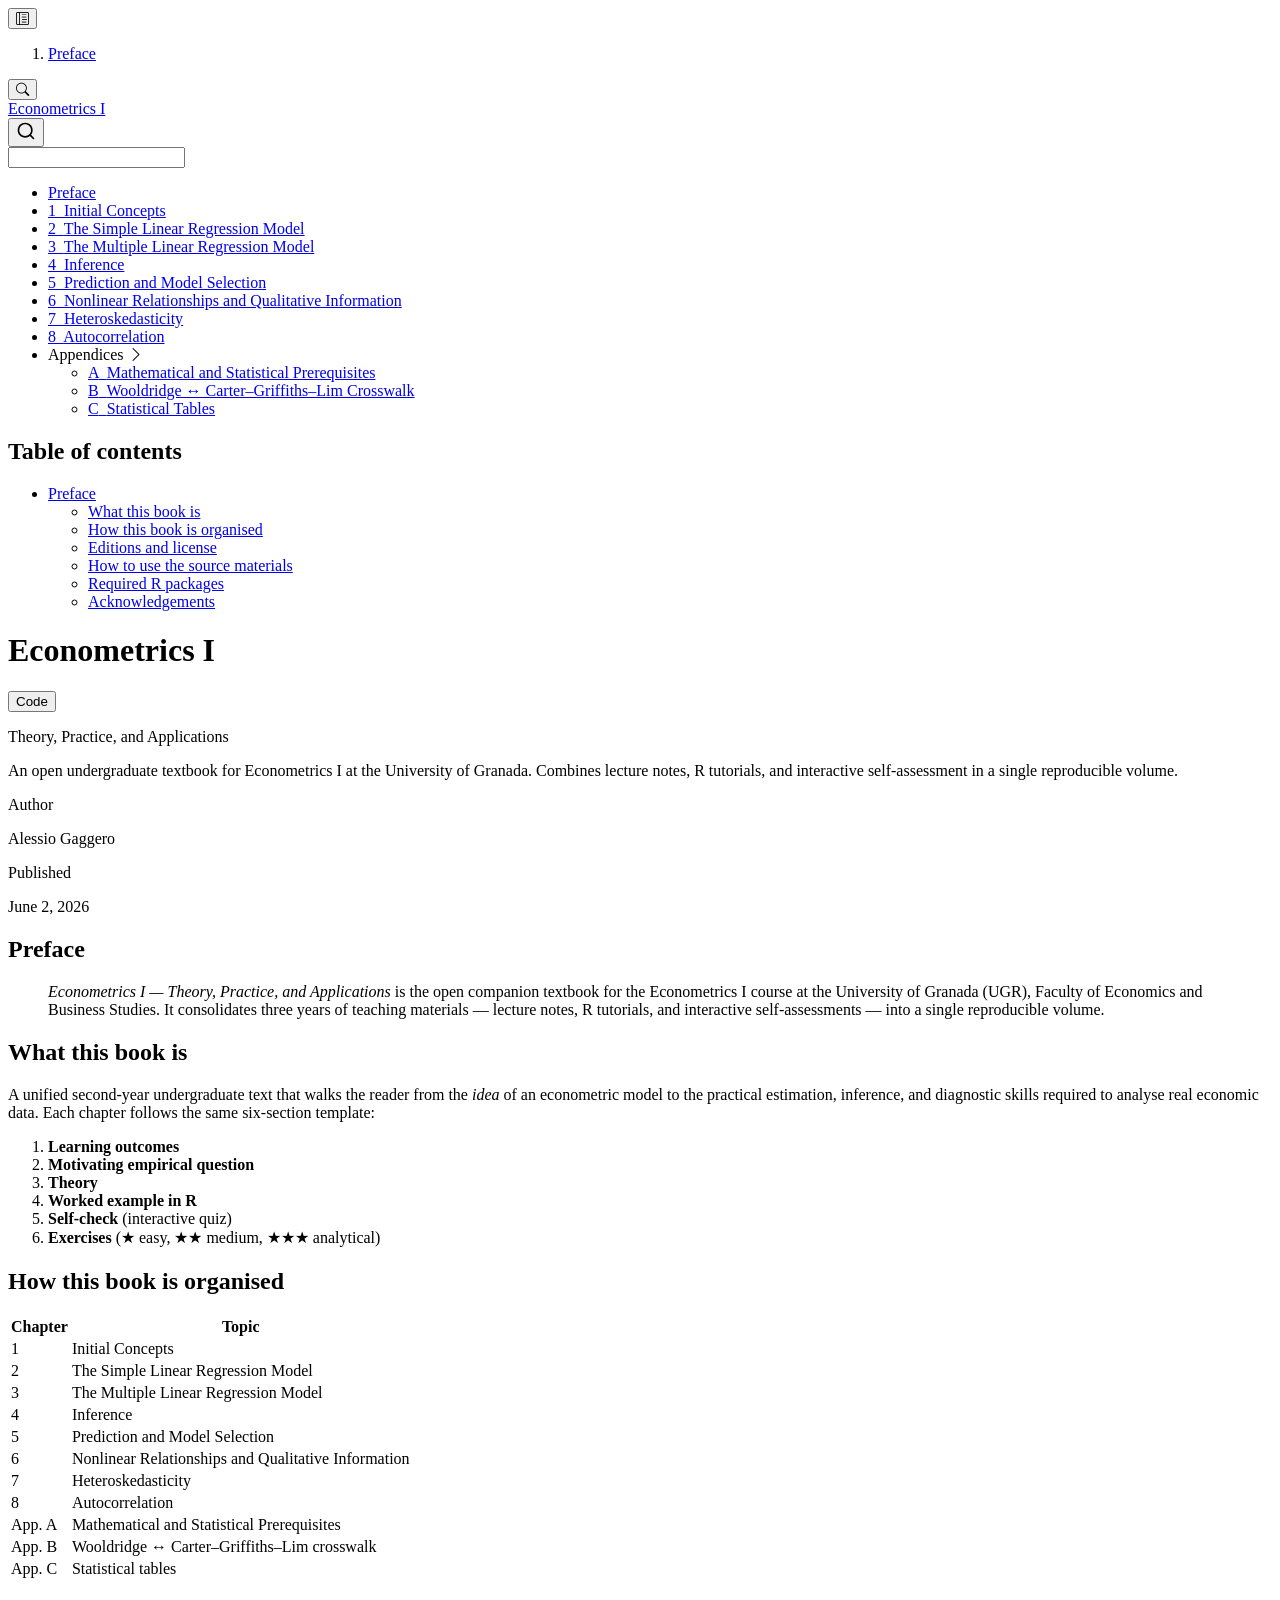
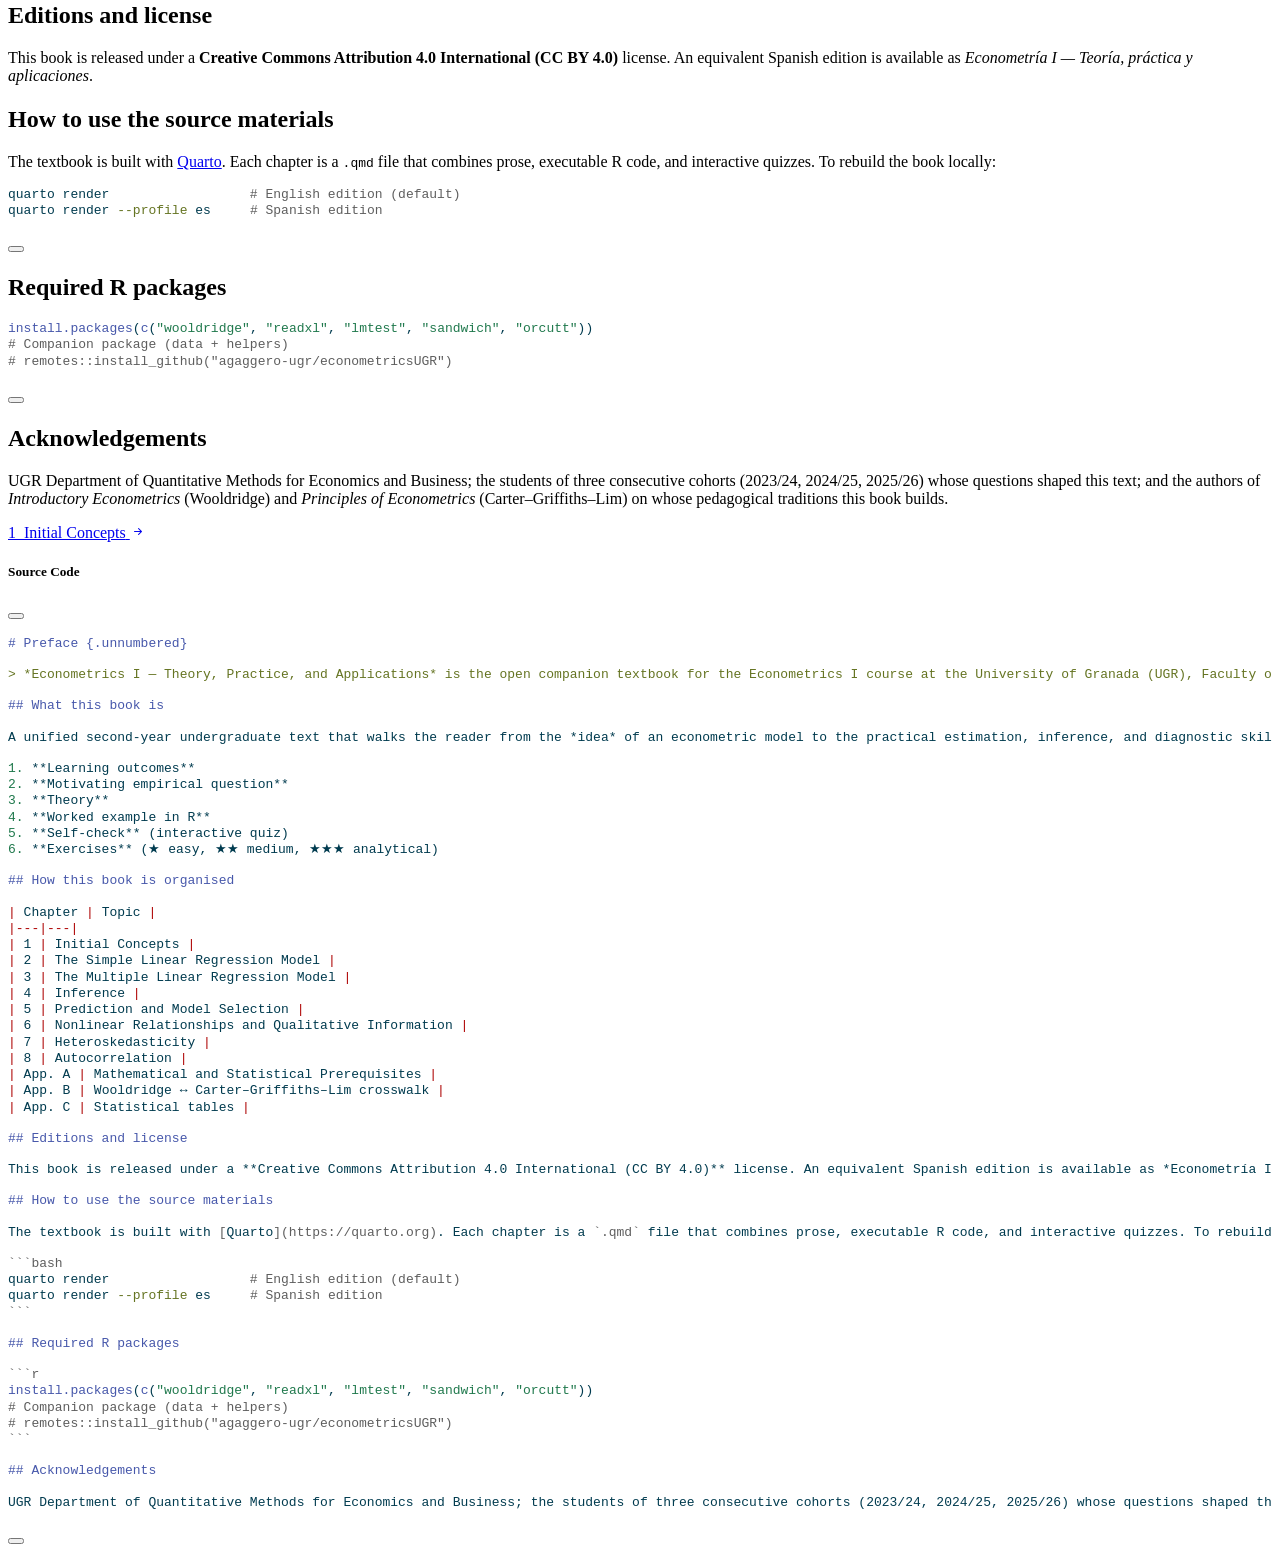
==== commit d1d236cb: "Built site for gh-pages" ====
--- a/index.html
+++ b/index.html
@@ -7,7 +7,7 @@
 <meta name="viewport" content="width=device-width, initial-scale=1.0, user-scalable=yes">
 
 <meta name="author" content="Alessio Gaggero">
-<meta name="dcterms.date" content="2026-05-20">
+<meta name="dcterms.date" content="2026-06-02">
 <meta name="description" content="An open undergraduate textbook for Econometrics I at the University of Granada. Combines lecture notes, R tutorials, and interactive self-assessment in a single reproducible volume.">
 
 <title>Econometrics I</title>
@@ -288,7 +288,7 @@
       <button type="button" class="quarto-btn-toggle btn" data-bs-toggle="collapse" role="button" data-bs-target=".quarto-sidebar-collapse-item" aria-controls="quarto-sidebar" aria-expanded="false" aria-label="Toggle sidebar navigation" onclick="if (window.quartoToggleHeadroom) { window.quartoToggleHeadroom(); }">
         <i class="bi bi-layout-text-sidebar-reverse"></i>
       </button>
-        <nav class="quarto-page-breadcrumbs" aria-label="breadcrumb"><ol class="breadcrumb"><li class="breadcrumb-item"><a href="./index.html"><span class="chapter-number">1</span>&nbsp; <span class="chapter-title">Preface</span></a></li></ol></nav>
+        <nav class="quarto-page-breadcrumbs" aria-label="breadcrumb"><ol class="breadcrumb"><li class="breadcrumb-item"><a href="./index.html">Preface</a></li></ol></nav>
         <a class="flex-grow-1" role="navigation" data-bs-toggle="collapse" data-bs-target=".quarto-sidebar-collapse-item" aria-controls="quarto-sidebar" aria-expanded="false" aria-label="Toggle sidebar navigation" onclick="if (window.quartoToggleHeadroom) { window.quartoToggleHeadroom(); }">      
         </a>
       <button type="button" class="btn quarto-search-button" aria-label="Search" onclick="window.quartoOpenSearch();">
@@ -319,55 +319,55 @@
         <li class="sidebar-item">
   <div class="sidebar-item-container"> 
   <a href="./index.html" class="sidebar-item-text sidebar-link active">
- <span class="menu-text"><span class="chapter-number">1</span>&nbsp; <span class="chapter-title">Preface</span></span></a>
+ <span class="menu-text">Preface</span></a>
   </div>
 </li>
         <li class="sidebar-item">
   <div class="sidebar-item-container"> 
   <a href="./chapters/01-initial-concepts.html" class="sidebar-item-text sidebar-link">
- <span class="menu-text"><span class="chapter-number">2</span>&nbsp; <span class="chapter-title">Initial Concepts</span></span></a>
+ <span class="menu-text"><span class="chapter-number">1</span>&nbsp; <span class="chapter-title">Initial Concepts</span></span></a>
   </div>
 </li>
         <li class="sidebar-item">
   <div class="sidebar-item-container"> 
   <a href="./chapters/02-simple-regression.html" class="sidebar-item-text sidebar-link">
- <span class="menu-text"><span class="chapter-number">3</span>&nbsp; <span class="chapter-title">The Simple Linear Regression Model</span></span></a>
+ <span class="menu-text"><span class="chapter-number">2</span>&nbsp; <span class="chapter-title">The Simple Linear Regression Model</span></span></a>
   </div>
 </li>
         <li class="sidebar-item">
   <div class="sidebar-item-container"> 
   <a href="./chapters/03-multiple-regression.html" class="sidebar-item-text sidebar-link">
- <span class="menu-text"><span class="chapter-number">4</span>&nbsp; <span class="chapter-title">The Multiple Linear Regression Model</span></span></a>
+ <span class="menu-text"><span class="chapter-number">3</span>&nbsp; <span class="chapter-title">The Multiple Linear Regression Model</span></span></a>
   </div>
 </li>
         <li class="sidebar-item">
   <div class="sidebar-item-container"> 
   <a href="./chapters/04-inference.html" class="sidebar-item-text sidebar-link">
- <span class="menu-text"><span class="chapter-number">5</span>&nbsp; <span class="chapter-title">Inference</span></span></a>
+ <span class="menu-text"><span class="chapter-number">4</span>&nbsp; <span class="chapter-title">Inference</span></span></a>
   </div>
 </li>
         <li class="sidebar-item">
   <div class="sidebar-item-container"> 
   <a href="./chapters/05-prediction.html" class="sidebar-item-text sidebar-link">
- <span class="menu-text"><span class="chapter-number">6</span>&nbsp; <span class="chapter-title">Prediction and Model Selection</span></span></a>
+ <span class="menu-text"><span class="chapter-number">5</span>&nbsp; <span class="chapter-title">Prediction and Model Selection</span></span></a>
   </div>
 </li>
         <li class="sidebar-item">
   <div class="sidebar-item-container"> 
   <a href="./chapters/06-nonlinear-qualitative.html" class="sidebar-item-text sidebar-link">
- <span class="menu-text"><span class="chapter-number">7</span>&nbsp; <span class="chapter-title">Nonlinear Relationships and Qualitative Information</span></span></a>
+ <span class="menu-text"><span class="chapter-number">6</span>&nbsp; <span class="chapter-title">Nonlinear Relationships and Qualitative Information</span></span></a>
   </div>
 </li>
         <li class="sidebar-item">
   <div class="sidebar-item-container"> 
   <a href="./chapters/07-heteroskedasticity.html" class="sidebar-item-text sidebar-link">
- <span class="menu-text"><span class="chapter-number">8</span>&nbsp; <span class="chapter-title">Heteroskedasticity</span></span></a>
+ <span class="menu-text"><span class="chapter-number">7</span>&nbsp; <span class="chapter-title">Heteroskedasticity</span></span></a>
   </div>
 </li>
         <li class="sidebar-item">
   <div class="sidebar-item-container"> 
   <a href="./chapters/08-autocorrelation.html" class="sidebar-item-text sidebar-link">
- <span class="menu-text"><span class="chapter-number">9</span>&nbsp; <span class="chapter-title">Autocorrelation</span></span></a>
+ <span class="menu-text"><span class="chapter-number">8</span>&nbsp; <span class="chapter-title">Autocorrelation</span></span></a>
   </div>
 </li>
         <li class="sidebar-item sidebar-item-section">
@@ -411,12 +411,12 @@
   <ul>
   <li><a href="#preface" id="toc-preface" class="nav-link active" data-scroll-target="#preface">Preface</a>
   <ul class="collapse">
-  <li><a href="#what-this-book-is" id="toc-what-this-book-is" class="nav-link" data-scroll-target="#what-this-book-is"><span class="header-section-number">0.1</span> What this book is</a></li>
-  <li><a href="#how-this-book-is-organised" id="toc-how-this-book-is-organised" class="nav-link" data-scroll-target="#how-this-book-is-organised"><span class="header-section-number">0.2</span> How this book is organised</a></li>
-  <li><a href="#editions-and-license" id="toc-editions-and-license" class="nav-link" data-scroll-target="#editions-and-license"><span class="header-section-number">0.3</span> Editions and license</a></li>
-  <li><a href="#how-to-use-the-source-materials" id="toc-how-to-use-the-source-materials" class="nav-link" data-scroll-target="#how-to-use-the-source-materials"><span class="header-section-number">0.4</span> How to use the source materials</a></li>
-  <li><a href="#required-r-packages" id="toc-required-r-packages" class="nav-link" data-scroll-target="#required-r-packages"><span class="header-section-number">0.5</span> Required R packages</a></li>
-  <li><a href="#acknowledgements" id="toc-acknowledgements" class="nav-link" data-scroll-target="#acknowledgements"><span class="header-section-number">0.6</span> Acknowledgements</a></li>
+  <li><a href="#what-this-book-is" id="toc-what-this-book-is" class="nav-link" data-scroll-target="#what-this-book-is">What this book is</a></li>
+  <li><a href="#how-this-book-is-organised" id="toc-how-this-book-is-organised" class="nav-link" data-scroll-target="#how-this-book-is-organised">How this book is organised</a></li>
+  <li><a href="#editions-and-license" id="toc-editions-and-license" class="nav-link" data-scroll-target="#editions-and-license">Editions and license</a></li>
+  <li><a href="#how-to-use-the-source-materials" id="toc-how-to-use-the-source-materials" class="nav-link" data-scroll-target="#how-to-use-the-source-materials">How to use the source materials</a></li>
+  <li><a href="#required-r-packages" id="toc-required-r-packages" class="nav-link" data-scroll-target="#required-r-packages">Required R packages</a></li>
+  <li><a href="#acknowledgements" id="toc-acknowledgements" class="nav-link" data-scroll-target="#acknowledgements">Acknowledgements</a></li>
   </ul></li>
   </ul>
 </nav>
@@ -450,7 +450,7 @@
     <div>
     <div class="quarto-title-meta-heading">Published</div>
     <div class="quarto-title-meta-contents">
-      <p class="date">May 20, 2026</p>
+      <p class="date">June 2, 2026</p>
     </div>
   </div>
   
@@ -467,8 +467,8 @@
 <blockquote class="blockquote">
 <p><em>Econometrics I — Theory, Practice, and Applications</em> is the open companion textbook for the Econometrics I course at the University of Granada (UGR), Faculty of Economics and Business Studies. It consolidates three years of teaching materials — lecture notes, R tutorials, and interactive self-assessments — into a single reproducible volume.</p>
 </blockquote>
-<section id="what-this-book-is" class="level2" data-number="0.1">
-<h2 data-number="0.1" class="anchored" data-anchor-id="what-this-book-is"><span class="header-section-number">0.1</span> What this book is</h2>
+<section id="what-this-book-is" class="level2">
+<h2 class="anchored" data-anchor-id="what-this-book-is">What this book is</h2>
 <p>A unified second-year undergraduate text that walks the reader from the <em>idea</em> of an econometric model to the practical estimation, inference, and diagnostic skills required to analyse real economic data. Each chapter follows the same six-section template:</p>
 <ol type="1">
 <li><strong>Learning outcomes</strong></li>
@@ -479,8 +479,8 @@
 <li><strong>Exercises</strong> (★ easy, ★★ medium, ★★★ analytical)</li>
 </ol>
 </section>
-<section id="how-this-book-is-organised" class="level2" data-number="0.2">
-<h2 data-number="0.2" class="anchored" data-anchor-id="how-this-book-is-organised"><span class="header-section-number">0.2</span> How this book is organised</h2>
+<section id="how-this-book-is-organised" class="level2">
+<h2 class="anchored" data-anchor-id="how-this-book-is-organised">How this book is organised</h2>
 <table class="caption-top table">
 <thead>
 <tr class="header">
@@ -536,24 +536,24 @@
 </tbody>
 </table>
 </section>
-<section id="editions-and-license" class="level2" data-number="0.3">
-<h2 data-number="0.3" class="anchored" data-anchor-id="editions-and-license"><span class="header-section-number">0.3</span> Editions and license</h2>
+<section id="editions-and-license" class="level2">
+<h2 class="anchored" data-anchor-id="editions-and-license">Editions and license</h2>
 <p>This book is released under a <strong>Creative Commons Attribution 4.0 International (CC BY 4.0)</strong> license. An equivalent Spanish edition is available as <em>Econometría I — Teoría, práctica y aplicaciones</em>.</p>
 </section>
-<section id="how-to-use-the-source-materials" class="level2" data-number="0.4">
-<h2 data-number="0.4" class="anchored" data-anchor-id="how-to-use-the-source-materials"><span class="header-section-number">0.4</span> How to use the source materials</h2>
+<section id="how-to-use-the-source-materials" class="level2">
+<h2 class="anchored" data-anchor-id="how-to-use-the-source-materials">How to use the source materials</h2>
 <p>The textbook is built with <a href="https://quarto.org">Quarto</a>. Each chapter is a <code>.qmd</code> file that combines prose, executable R code, and interactive quizzes. To rebuild the book locally:</p>
 <div class="code-copy-outer-scaffold"><div class="sourceCode" id="cb1"><pre class="sourceCode bash code-with-copy"><code class="sourceCode bash"><span id="cb1-1"><a href="#cb1-1" aria-hidden="true" tabindex="-1"></a><span class="ex">quarto</span> render                  <span class="co"># English edition (default)</span></span>
 <span id="cb1-2"><a href="#cb1-2" aria-hidden="true" tabindex="-1"></a><span class="ex">quarto</span> render <span class="at">--profile</span> es     <span class="co"># Spanish edition</span></span></code></pre></div><button title="Copy to Clipboard" class="code-copy-button"><i class="bi"></i></button></div>
 </section>
-<section id="required-r-packages" class="level2" data-number="0.5">
-<h2 data-number="0.5" class="anchored" data-anchor-id="required-r-packages"><span class="header-section-number">0.5</span> Required R packages</h2>
+<section id="required-r-packages" class="level2">
+<h2 class="anchored" data-anchor-id="required-r-packages">Required R packages</h2>
 <div class="code-copy-outer-scaffold"><div class="sourceCode" id="cb2"><pre class="sourceCode r code-with-copy"><code class="sourceCode r"><span id="cb2-1"><a href="#cb2-1" aria-hidden="true" tabindex="-1"></a><span class="fu">install.packages</span>(<span class="fu">c</span>(<span class="st">"wooldridge"</span>, <span class="st">"readxl"</span>, <span class="st">"lmtest"</span>, <span class="st">"sandwich"</span>, <span class="st">"orcutt"</span>))</span>
 <span id="cb2-2"><a href="#cb2-2" aria-hidden="true" tabindex="-1"></a><span class="co"># Companion package (data + helpers)</span></span>
 <span id="cb2-3"><a href="#cb2-3" aria-hidden="true" tabindex="-1"></a><span class="co"># remotes::install_github("agaggero-ugr/econometricsUGR")</span></span></code></pre></div><button title="Copy to Clipboard" class="code-copy-button"><i class="bi"></i></button></div>
 </section>
-<section id="acknowledgements" class="level2" data-number="0.6">
-<h2 data-number="0.6" class="anchored" data-anchor-id="acknowledgements"><span class="header-section-number">0.6</span> Acknowledgements</h2>
+<section id="acknowledgements" class="level2">
+<h2 class="anchored" data-anchor-id="acknowledgements">Acknowledgements</h2>
 <p>UGR Department of Quantitative Methods for Economics and Business; the students of three consecutive cohorts (2023/24, 2024/25, 2025/26) whose questions shaped this text; and the authors of <em>Introductory Econometrics</em> (Wooldridge) and <em>Principles of Econometrics</em> (Carter–Griffiths–Lim) on whose pedagogical traditions this book builds.</p>
 
 
@@ -1032,69 +1032,65 @@
   </div>
   <div class="nav-page nav-page-next">
       <a href="./chapters/01-initial-concepts.html" class="pagination-link" aria-label="Initial Concepts">
-        <span class="nav-page-text"><span class="chapter-number">2</span>&nbsp; <span class="chapter-title">Initial Concepts</span></span> <i class="bi bi-arrow-right-short"></i>
+        <span class="nav-page-text"><span class="chapter-number">1</span>&nbsp; <span class="chapter-title">Initial Concepts</span></span> <i class="bi bi-arrow-right-short"></i>
       </a>
   </div>
 </nav><div class="modal fade" id="quarto-embedded-source-code-modal" tabindex="-1" aria-labelledby="quarto-embedded-source-code-modal-label" aria-hidden="true"><div class="modal-dialog modal-dialog-scrollable"><div class="modal-content"><div class="modal-header"><h5 class="modal-title" id="quarto-embedded-source-code-modal-label">Source Code</h5><button class="btn-close" data-bs-dismiss="modal"></button></div><div class="modal-body"><div class="">
-<div class="code-copy-outer-scaffold"><div class="sourceCode" id="cb3" data-shortcodes="false"><pre class="sourceCode markdown code-with-copy"><code class="sourceCode markdown"><span id="cb3-1"><a href="#cb3-1" aria-hidden="true" tabindex="-1"></a><span class="co">---</span></span>
-<span id="cb3-2"><a href="#cb3-2" aria-hidden="true" tabindex="-1"></a><span class="an">title:</span><span class="co"> "Preface"</span></span>
-<span id="cb3-3"><a href="#cb3-3" aria-hidden="true" tabindex="-1"></a><span class="co">---</span></span>
+<div class="code-copy-outer-scaffold"><div class="sourceCode" id="cb3" data-shortcodes="false"><pre class="sourceCode markdown code-with-copy"><code class="sourceCode markdown"><span id="cb3-1"><a href="#cb3-1" aria-hidden="true" tabindex="-1"></a><span class="fu"># Preface {.unnumbered}</span></span>
+<span id="cb3-2"><a href="#cb3-2" aria-hidden="true" tabindex="-1"></a></span>
+<span id="cb3-3"><a href="#cb3-3" aria-hidden="true" tabindex="-1"></a><span class="at">&gt; *Econometrics I — Theory, Practice, and Applications* is the open companion textbook for the Econometrics I course at the University of Granada (UGR), Faculty of Economics and Business Studies. It consolidates three years of teaching materials — lecture notes, R tutorials, and interactive self-assessments — into a single reproducible volume.</span></span>
 <span id="cb3-4"><a href="#cb3-4" aria-hidden="true" tabindex="-1"></a></span>
-<span id="cb3-5"><a href="#cb3-5" aria-hidden="true" tabindex="-1"></a><span class="fu"># Preface {.unnumbered}</span></span>
+<span id="cb3-5"><a href="#cb3-5" aria-hidden="true" tabindex="-1"></a><span class="fu">## What this book is</span></span>
 <span id="cb3-6"><a href="#cb3-6" aria-hidden="true" tabindex="-1"></a></span>
-<span id="cb3-7"><a href="#cb3-7" aria-hidden="true" tabindex="-1"></a><span class="at">&gt; *Econometrics I — Theory, Practice, and Applications* is the open companion textbook for the Econometrics I course at the University of Granada (UGR), Faculty of Economics and Business Studies. It consolidates three years of teaching materials — lecture notes, R tutorials, and interactive self-assessments — into a single reproducible volume.</span></span>
+<span id="cb3-7"><a href="#cb3-7" aria-hidden="true" tabindex="-1"></a>A unified second-year undergraduate text that walks the reader from the *idea* of an econometric model to the practical estimation, inference, and diagnostic skills required to analyse real economic data. Each chapter follows the same six-section template:</span>
 <span id="cb3-8"><a href="#cb3-8" aria-hidden="true" tabindex="-1"></a></span>
-<span id="cb3-9"><a href="#cb3-9" aria-hidden="true" tabindex="-1"></a><span class="fu">## What this book is</span></span>
-<span id="cb3-10"><a href="#cb3-10" aria-hidden="true" tabindex="-1"></a></span>
-<span id="cb3-11"><a href="#cb3-11" aria-hidden="true" tabindex="-1"></a>A unified second-year undergraduate text that walks the reader from the *idea* of an econometric model to the practical estimation, inference, and diagnostic skills required to analyse real economic data. Each chapter follows the same six-section template:</span>
-<span id="cb3-12"><a href="#cb3-12" aria-hidden="true" tabindex="-1"></a></span>
-<span id="cb3-13"><a href="#cb3-13" aria-hidden="true" tabindex="-1"></a><span class="ss">1. </span>**Learning outcomes**</span>
-<span id="cb3-14"><a href="#cb3-14" aria-hidden="true" tabindex="-1"></a><span class="ss">2. </span>**Motivating empirical question**</span>
-<span id="cb3-15"><a href="#cb3-15" aria-hidden="true" tabindex="-1"></a><span class="ss">3. </span>**Theory**</span>
-<span id="cb3-16"><a href="#cb3-16" aria-hidden="true" tabindex="-1"></a><span class="ss">4. </span>**Worked example in R**</span>
-<span id="cb3-17"><a href="#cb3-17" aria-hidden="true" tabindex="-1"></a><span class="ss">5. </span>**Self-check** (interactive quiz)</span>
-<span id="cb3-18"><a href="#cb3-18" aria-hidden="true" tabindex="-1"></a><span class="ss">6. </span>**Exercises** (★ easy, ★★ medium, ★★★ analytical)</span>
-<span id="cb3-19"><a href="#cb3-19" aria-hidden="true" tabindex="-1"></a></span>
-<span id="cb3-20"><a href="#cb3-20" aria-hidden="true" tabindex="-1"></a><span class="fu">## How this book is organised</span></span>
-<span id="cb3-21"><a href="#cb3-21" aria-hidden="true" tabindex="-1"></a></span>
-<span id="cb3-22"><a href="#cb3-22" aria-hidden="true" tabindex="-1"></a><span class="pp">|</span> Chapter <span class="pp">|</span> Topic <span class="pp">|</span></span>
-<span id="cb3-23"><a href="#cb3-23" aria-hidden="true" tabindex="-1"></a><span class="pp">|---|---|</span></span>
-<span id="cb3-24"><a href="#cb3-24" aria-hidden="true" tabindex="-1"></a><span class="pp">|</span> 1 <span class="pp">|</span> Initial Concepts <span class="pp">|</span></span>
-<span id="cb3-25"><a href="#cb3-25" aria-hidden="true" tabindex="-1"></a><span class="pp">|</span> 2 <span class="pp">|</span> The Simple Linear Regression Model <span class="pp">|</span></span>
-<span id="cb3-26"><a href="#cb3-26" aria-hidden="true" tabindex="-1"></a><span class="pp">|</span> 3 <span class="pp">|</span> The Multiple Linear Regression Model <span class="pp">|</span></span>
-<span id="cb3-27"><a href="#cb3-27" aria-hidden="true" tabindex="-1"></a><span class="pp">|</span> 4 <span class="pp">|</span> Inference <span class="pp">|</span></span>
-<span id="cb3-28"><a href="#cb3-28" aria-hidden="true" tabindex="-1"></a><span class="pp">|</span> 5 <span class="pp">|</span> Prediction and Model Selection <span class="pp">|</span></span>
-<span id="cb3-29"><a href="#cb3-29" aria-hidden="true" tabindex="-1"></a><span class="pp">|</span> 6 <span class="pp">|</span> Nonlinear Relationships and Qualitative Information <span class="pp">|</span></span>
-<span id="cb3-30"><a href="#cb3-30" aria-hidden="true" tabindex="-1"></a><span class="pp">|</span> 7 <span class="pp">|</span> Heteroskedasticity <span class="pp">|</span></span>
-<span id="cb3-31"><a href="#cb3-31" aria-hidden="true" tabindex="-1"></a><span class="pp">|</span> 8 <span class="pp">|</span> Autocorrelation <span class="pp">|</span></span>
-<span id="cb3-32"><a href="#cb3-32" aria-hidden="true" tabindex="-1"></a><span class="pp">|</span> App. A <span class="pp">|</span> Mathematical and Statistical Prerequisites <span class="pp">|</span></span>
-<span id="cb3-33"><a href="#cb3-33" aria-hidden="true" tabindex="-1"></a><span class="pp">|</span> App. B <span class="pp">|</span> Wooldridge ↔ Carter–Griffiths–Lim crosswalk <span class="pp">|</span></span>
-<span id="cb3-34"><a href="#cb3-34" aria-hidden="true" tabindex="-1"></a><span class="pp">|</span> App. C <span class="pp">|</span> Statistical tables <span class="pp">|</span></span>
+<span id="cb3-9"><a href="#cb3-9" aria-hidden="true" tabindex="-1"></a><span class="ss">1. </span>**Learning outcomes**</span>
+<span id="cb3-10"><a href="#cb3-10" aria-hidden="true" tabindex="-1"></a><span class="ss">2. </span>**Motivating empirical question**</span>
+<span id="cb3-11"><a href="#cb3-11" aria-hidden="true" tabindex="-1"></a><span class="ss">3. </span>**Theory**</span>
+<span id="cb3-12"><a href="#cb3-12" aria-hidden="true" tabindex="-1"></a><span class="ss">4. </span>**Worked example in R**</span>
+<span id="cb3-13"><a href="#cb3-13" aria-hidden="true" tabindex="-1"></a><span class="ss">5. </span>**Self-check** (interactive quiz)</span>
+<span id="cb3-14"><a href="#cb3-14" aria-hidden="true" tabindex="-1"></a><span class="ss">6. </span>**Exercises** (★ easy, ★★ medium, ★★★ analytical)</span>
+<span id="cb3-15"><a href="#cb3-15" aria-hidden="true" tabindex="-1"></a></span>
+<span id="cb3-16"><a href="#cb3-16" aria-hidden="true" tabindex="-1"></a><span class="fu">## How this book is organised</span></span>
+<span id="cb3-17"><a href="#cb3-17" aria-hidden="true" tabindex="-1"></a></span>
+<span id="cb3-18"><a href="#cb3-18" aria-hidden="true" tabindex="-1"></a><span class="pp">|</span> Chapter <span class="pp">|</span> Topic <span class="pp">|</span></span>
+<span id="cb3-19"><a href="#cb3-19" aria-hidden="true" tabindex="-1"></a><span class="pp">|---|---|</span></span>
+<span id="cb3-20"><a href="#cb3-20" aria-hidden="true" tabindex="-1"></a><span class="pp">|</span> 1 <span class="pp">|</span> Initial Concepts <span class="pp">|</span></span>
+<span id="cb3-21"><a href="#cb3-21" aria-hidden="true" tabindex="-1"></a><span class="pp">|</span> 2 <span class="pp">|</span> The Simple Linear Regression Model <span class="pp">|</span></span>
+<span id="cb3-22"><a href="#cb3-22" aria-hidden="true" tabindex="-1"></a><span class="pp">|</span> 3 <span class="pp">|</span> The Multiple Linear Regression Model <span class="pp">|</span></span>
+<span id="cb3-23"><a href="#cb3-23" aria-hidden="true" tabindex="-1"></a><span class="pp">|</span> 4 <span class="pp">|</span> Inference <span class="pp">|</span></span>
+<span id="cb3-24"><a href="#cb3-24" aria-hidden="true" tabindex="-1"></a><span class="pp">|</span> 5 <span class="pp">|</span> Prediction and Model Selection <span class="pp">|</span></span>
+<span id="cb3-25"><a href="#cb3-25" aria-hidden="true" tabindex="-1"></a><span class="pp">|</span> 6 <span class="pp">|</span> Nonlinear Relationships and Qualitative Information <span class="pp">|</span></span>
+<span id="cb3-26"><a href="#cb3-26" aria-hidden="true" tabindex="-1"></a><span class="pp">|</span> 7 <span class="pp">|</span> Heteroskedasticity <span class="pp">|</span></span>
+<span id="cb3-27"><a href="#cb3-27" aria-hidden="true" tabindex="-1"></a><span class="pp">|</span> 8 <span class="pp">|</span> Autocorrelation <span class="pp">|</span></span>
+<span id="cb3-28"><a href="#cb3-28" aria-hidden="true" tabindex="-1"></a><span class="pp">|</span> App. A <span class="pp">|</span> Mathematical and Statistical Prerequisites <span class="pp">|</span></span>
+<span id="cb3-29"><a href="#cb3-29" aria-hidden="true" tabindex="-1"></a><span class="pp">|</span> App. B <span class="pp">|</span> Wooldridge ↔ Carter–Griffiths–Lim crosswalk <span class="pp">|</span></span>
+<span id="cb3-30"><a href="#cb3-30" aria-hidden="true" tabindex="-1"></a><span class="pp">|</span> App. C <span class="pp">|</span> Statistical tables <span class="pp">|</span></span>
+<span id="cb3-31"><a href="#cb3-31" aria-hidden="true" tabindex="-1"></a></span>
+<span id="cb3-32"><a href="#cb3-32" aria-hidden="true" tabindex="-1"></a><span class="fu">## Editions and license</span></span>
+<span id="cb3-33"><a href="#cb3-33" aria-hidden="true" tabindex="-1"></a></span>
+<span id="cb3-34"><a href="#cb3-34" aria-hidden="true" tabindex="-1"></a>This book is released under a **Creative Commons Attribution 4.0 International (CC BY 4.0)** license. An equivalent Spanish edition is available as *Econometría I — Teoría, práctica y aplicaciones*.</span>
 <span id="cb3-35"><a href="#cb3-35" aria-hidden="true" tabindex="-1"></a></span>
-<span id="cb3-36"><a href="#cb3-36" aria-hidden="true" tabindex="-1"></a><span class="fu">## Editions and license</span></span>
+<span id="cb3-36"><a href="#cb3-36" aria-hidden="true" tabindex="-1"></a><span class="fu">## How to use the source materials</span></span>
 <span id="cb3-37"><a href="#cb3-37" aria-hidden="true" tabindex="-1"></a></span>
-<span id="cb3-38"><a href="#cb3-38" aria-hidden="true" tabindex="-1"></a>This book is released under a **Creative Commons Attribution 4.0 International (CC BY 4.0)** license. An equivalent Spanish edition is available as *Econometría I — Teoría, práctica y aplicaciones*.</span>
+<span id="cb3-38"><a href="#cb3-38" aria-hidden="true" tabindex="-1"></a>The textbook is built with <span class="co">[</span><span class="ot">Quarto</span><span class="co">](https://quarto.org)</span>. Each chapter is a <span class="in">`.qmd`</span> file that combines prose, executable R code, and interactive quizzes. To rebuild the book locally:</span>
 <span id="cb3-39"><a href="#cb3-39" aria-hidden="true" tabindex="-1"></a></span>
-<span id="cb3-40"><a href="#cb3-40" aria-hidden="true" tabindex="-1"></a><span class="fu">## How to use the source materials</span></span>
-<span id="cb3-41"><a href="#cb3-41" aria-hidden="true" tabindex="-1"></a></span>
-<span id="cb3-42"><a href="#cb3-42" aria-hidden="true" tabindex="-1"></a>The textbook is built with <span class="co">[</span><span class="ot">Quarto</span><span class="co">](https://quarto.org)</span>. Each chapter is a <span class="in">`.qmd`</span> file that combines prose, executable R code, and interactive quizzes. To rebuild the book locally:</span>
-<span id="cb3-43"><a href="#cb3-43" aria-hidden="true" tabindex="-1"></a></span>
-<span id="cb3-44"><a href="#cb3-44" aria-hidden="true" tabindex="-1"></a><span class="in">```bash</span></span>
-<span id="cb3-45"><a href="#cb3-45" aria-hidden="true" tabindex="-1"></a><span class="ex">quarto</span> render                  <span class="co"># English edition (default)</span></span>
-<span id="cb3-46"><a href="#cb3-46" aria-hidden="true" tabindex="-1"></a><span class="ex">quarto</span> render <span class="at">--profile</span> es     <span class="co"># Spanish edition</span></span>
-<span id="cb3-47"><a href="#cb3-47" aria-hidden="true" tabindex="-1"></a><span class="in">```</span></span>
-<span id="cb3-48"><a href="#cb3-48" aria-hidden="true" tabindex="-1"></a></span>
-<span id="cb3-49"><a href="#cb3-49" aria-hidden="true" tabindex="-1"></a><span class="fu">## Required R packages</span></span>
-<span id="cb3-50"><a href="#cb3-50" aria-hidden="true" tabindex="-1"></a></span>
-<span id="cb3-51"><a href="#cb3-51" aria-hidden="true" tabindex="-1"></a><span class="in">```r</span></span>
-<span id="cb3-52"><a href="#cb3-52" aria-hidden="true" tabindex="-1"></a><span class="fu">install.packages</span>(<span class="fu">c</span>(<span class="st">"wooldridge"</span>, <span class="st">"readxl"</span>, <span class="st">"lmtest"</span>, <span class="st">"sandwich"</span>, <span class="st">"orcutt"</span>))</span>
-<span id="cb3-53"><a href="#cb3-53" aria-hidden="true" tabindex="-1"></a><span class="co"># Companion package (data + helpers)</span></span>
-<span id="cb3-54"><a href="#cb3-54" aria-hidden="true" tabindex="-1"></a><span class="co"># remotes::install_github("agaggero-ugr/econometricsUGR")</span></span>
-<span id="cb3-55"><a href="#cb3-55" aria-hidden="true" tabindex="-1"></a><span class="in">```</span></span>
-<span id="cb3-56"><a href="#cb3-56" aria-hidden="true" tabindex="-1"></a></span>
-<span id="cb3-57"><a href="#cb3-57" aria-hidden="true" tabindex="-1"></a><span class="fu">## Acknowledgements</span></span>
-<span id="cb3-58"><a href="#cb3-58" aria-hidden="true" tabindex="-1"></a></span>
-<span id="cb3-59"><a href="#cb3-59" aria-hidden="true" tabindex="-1"></a>UGR Department of Quantitative Methods for Economics and Business; the students of three consecutive cohorts (2023/24, 2024/25, 2025/26) whose questions shaped this text; and the authors of *Introductory Econometrics* (Wooldridge) and *Principles of Econometrics* (Carter–Griffiths–Lim) on whose pedagogical traditions this book builds.</span></code></pre></div><button title="Copy to Clipboard" class="code-copy-button" data-in-quarto-modal=""><i class="bi"></i></button></div>
+<span id="cb3-40"><a href="#cb3-40" aria-hidden="true" tabindex="-1"></a><span class="in">```bash</span></span>
+<span id="cb3-41"><a href="#cb3-41" aria-hidden="true" tabindex="-1"></a><span class="ex">quarto</span> render                  <span class="co"># English edition (default)</span></span>
+<span id="cb3-42"><a href="#cb3-42" aria-hidden="true" tabindex="-1"></a><span class="ex">quarto</span> render <span class="at">--profile</span> es     <span class="co"># Spanish edition</span></span>
+<span id="cb3-43"><a href="#cb3-43" aria-hidden="true" tabindex="-1"></a><span class="in">```</span></span>
+<span id="cb3-44"><a href="#cb3-44" aria-hidden="true" tabindex="-1"></a></span>
+<span id="cb3-45"><a href="#cb3-45" aria-hidden="true" tabindex="-1"></a><span class="fu">## Required R packages</span></span>
+<span id="cb3-46"><a href="#cb3-46" aria-hidden="true" tabindex="-1"></a></span>
+<span id="cb3-47"><a href="#cb3-47" aria-hidden="true" tabindex="-1"></a><span class="in">```r</span></span>
+<span id="cb3-48"><a href="#cb3-48" aria-hidden="true" tabindex="-1"></a><span class="fu">install.packages</span>(<span class="fu">c</span>(<span class="st">"wooldridge"</span>, <span class="st">"readxl"</span>, <span class="st">"lmtest"</span>, <span class="st">"sandwich"</span>, <span class="st">"orcutt"</span>))</span>
+<span id="cb3-49"><a href="#cb3-49" aria-hidden="true" tabindex="-1"></a><span class="co"># Companion package (data + helpers)</span></span>
+<span id="cb3-50"><a href="#cb3-50" aria-hidden="true" tabindex="-1"></a><span class="co"># remotes::install_github("agaggero-ugr/econometricsUGR")</span></span>
+<span id="cb3-51"><a href="#cb3-51" aria-hidden="true" tabindex="-1"></a><span class="in">```</span></span>
+<span id="cb3-52"><a href="#cb3-52" aria-hidden="true" tabindex="-1"></a></span>
+<span id="cb3-53"><a href="#cb3-53" aria-hidden="true" tabindex="-1"></a><span class="fu">## Acknowledgements</span></span>
+<span id="cb3-54"><a href="#cb3-54" aria-hidden="true" tabindex="-1"></a></span>
+<span id="cb3-55"><a href="#cb3-55" aria-hidden="true" tabindex="-1"></a>UGR Department of Quantitative Methods for Economics and Business; the students of three consecutive cohorts (2023/24, 2024/25, 2025/26) whose questions shaped this text; and the authors of *Introductory Econometrics* (Wooldridge) and *Principles of Econometrics* (Carter–Griffiths–Lim) on whose pedagogical traditions this book builds.</span></code></pre></div><button title="Copy to Clipboard" class="code-copy-button" data-in-quarto-modal=""><i class="bi"></i></button></div>
 </div></div></div></div></div>
 </div> <!-- /content -->
 
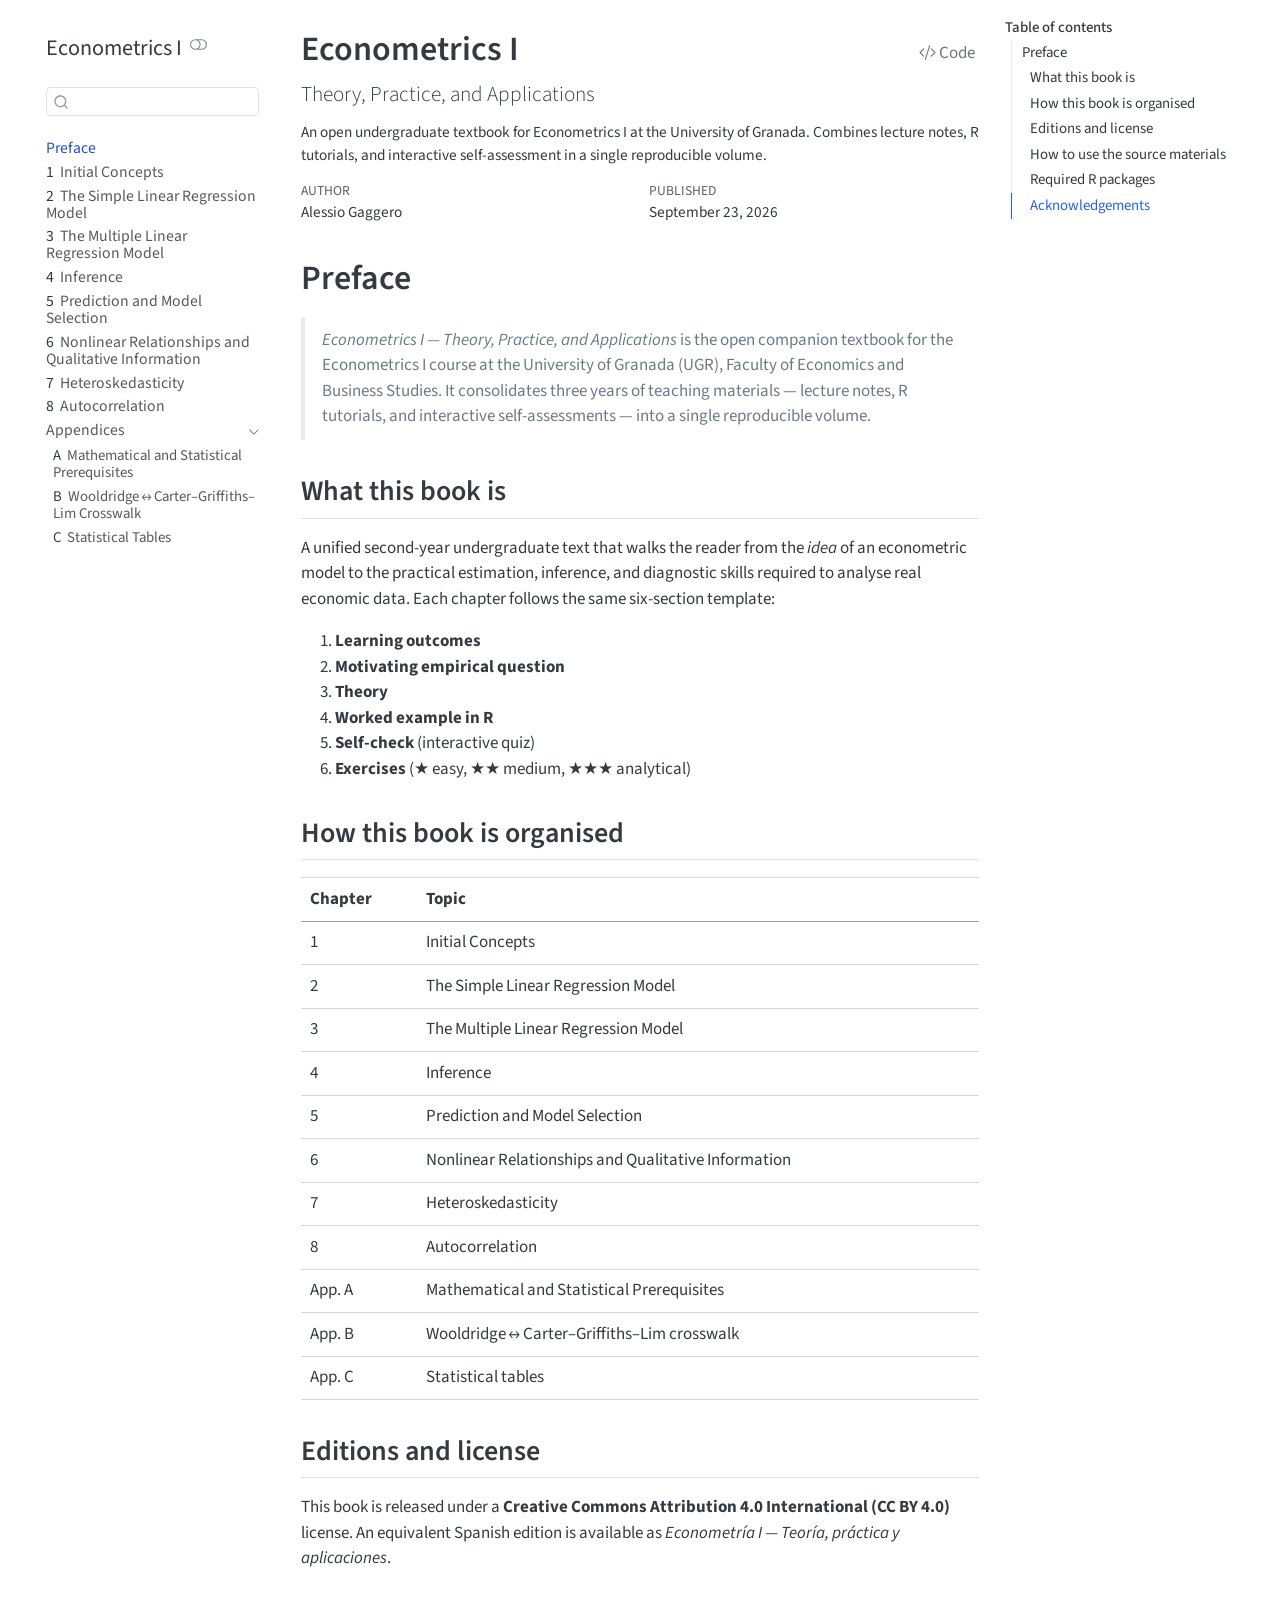
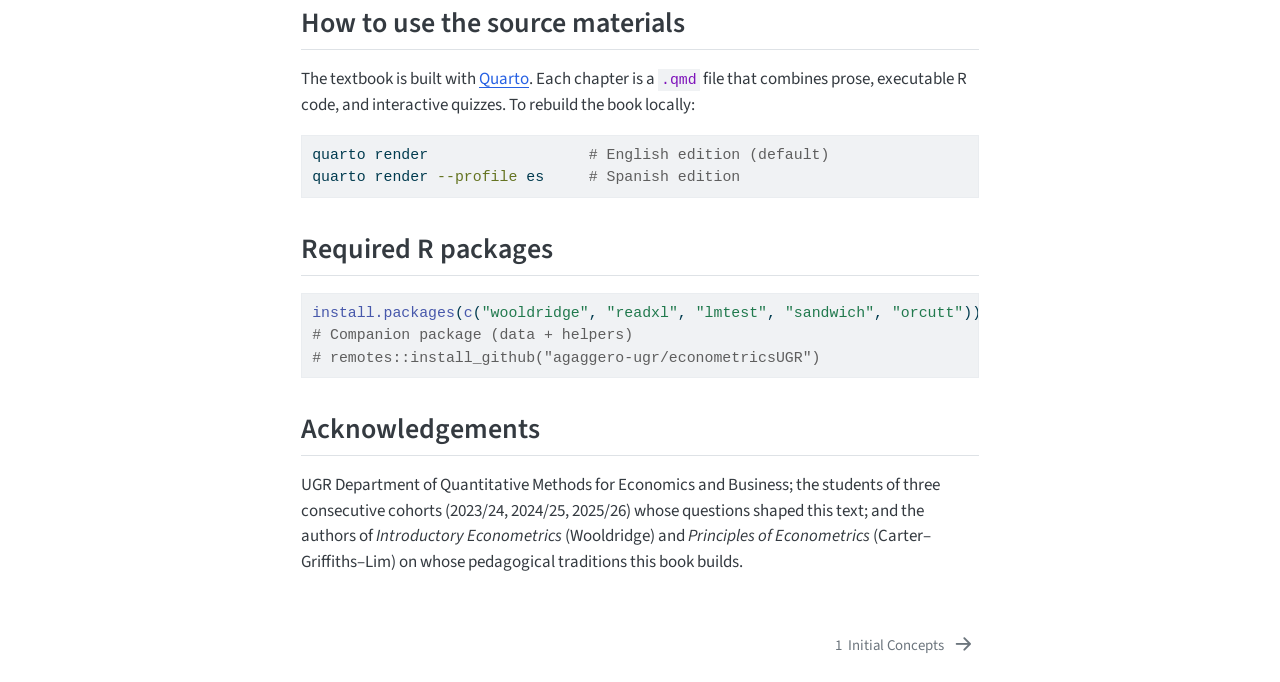
==== commit 600397e9: "Built site for gh-pages" ====
--- a/index.html
+++ b/index.html
@@ -2,12 +2,12 @@
 <html xmlns="http://www.w3.org/1999/xhtml" lang="en" xml:lang="en"><head>
 
 <meta charset="utf-8">
-<meta name="generator" content="quarto-1.9.37">
+<meta name="generator" content="quarto-1.10.18">
 
 <meta name="viewport" content="width=device-width, initial-scale=1.0, user-scalable=yes">
 
 <meta name="author" content="Alessio Gaggero">
-<meta name="dcterms.date" content="2026-06-02">
+<meta name="dcterms.date" content="2026-09-23">
 <meta name="description" content="An open undergraduate textbook for Econometrics I at the University of Granada. Combines lecture notes, R tutorials, and interactive self-assessment in a single reproducible volume.">
 
 <title>Econometrics I</title>
@@ -15,10 +15,13 @@
 /* Default styles provided by pandoc.
 ** See https://pandoc.org/MANUAL.html#variables-for-html for config info.
 */
-code{white-space: pre-wrap;}
 span.smallcaps{font-variant: small-caps;}
-div.columns{display: flex; gap: min(4vw, 1.5em);}
-div.column{flex: auto; overflow-x: auto;}
+div.columns{display: flex; gap: 1.5em;}
+div.column{flex: auto;}
+@media screen {
+div.columns{gap: min(4vw, 1.5em);}
+div.column{overflow-x: auto;}
+}
 div.hanging-indent{margin-left: 1.5em; text-indent: -1.5em;}
 ul.task-list{list-style: none;}
 ul.task-list li input[type="checkbox"] {
@@ -78,14 +81,14 @@
 <script src="site_libs/quarto-html/tippy.umd.min.js"></script>
 <script src="site_libs/quarto-html/anchor.min.js"></script>
 <link href="site_libs/quarto-html/tippy.css" rel="stylesheet">
-<link href="site_libs/quarto-html/quarto-syntax-highlighting-7f8f88aac4f3542376d5c11b86a4c14d.css" rel="stylesheet" class="quarto-color-scheme" id="quarto-text-highlighting-styles">
-<link href="site_libs/quarto-html/quarto-syntax-highlighting-dark-d0ae9245876894da5ac7e18953ecc5cc.css" rel="stylesheet" class="quarto-color-scheme quarto-color-alternate" id="quarto-text-highlighting-styles">
-<link href="site_libs/quarto-html/quarto-syntax-highlighting-7f8f88aac4f3542376d5c11b86a4c14d.css" rel="stylesheet" class="quarto-color-scheme-extra" id="quarto-text-highlighting-styles">
+<link href="site_libs/quarto-html/quarto-syntax-highlighting-64a204ab8560d761af7679ceaba22944.css" rel="stylesheet" class="quarto-color-scheme" id="quarto-text-highlighting-styles">
+<link href="site_libs/quarto-html/quarto-syntax-highlighting-dark-b85bc7c33db8c58e0ec93c3465666fed.css" rel="stylesheet" class="quarto-color-scheme quarto-color-alternate" id="quarto-text-highlighting-styles">
+<link href="site_libs/quarto-html/quarto-syntax-highlighting-64a204ab8560d761af7679ceaba22944.css" rel="stylesheet" class="quarto-color-scheme-extra" id="quarto-text-highlighting-styles">
 <script src="site_libs/bootstrap/bootstrap.min.js"></script>
 <link href="site_libs/bootstrap/bootstrap-icons.css" rel="stylesheet">
-<link href="site_libs/bootstrap/bootstrap-9e3e5b9121e68b3f077afb32f2c64d95.min.css" rel="stylesheet" append-hash="true" class="quarto-color-scheme" id="quarto-bootstrap" data-mode="light">
-<link href="site_libs/bootstrap/bootstrap-dark-acff971833d9769290026d534105daaa.min.css" rel="stylesheet" append-hash="true" class="quarto-color-scheme quarto-color-alternate" id="quarto-bootstrap" data-mode="dark">
-<link href="site_libs/bootstrap/bootstrap-9e3e5b9121e68b3f077afb32f2c64d95.min.css" rel="stylesheet" append-hash="true" class="quarto-color-scheme-extra" id="quarto-bootstrap" data-mode="light">
+<link href="site_libs/bootstrap/bootstrap-57209c1f8584c0f524a94fbb0f5cdd20.min.css" rel="stylesheet" append-hash="true" class="quarto-color-scheme" id="quarto-bootstrap" data-mode="light">
+<link href="site_libs/bootstrap/bootstrap-dark-bf48f7fa51dc410e2f1ec2d8eca84458.min.css" rel="stylesheet" append-hash="true" class="quarto-color-scheme quarto-color-alternate" id="quarto-bootstrap" data-mode="dark">
+<link href="site_libs/bootstrap/bootstrap-57209c1f8584c0f524a94fbb0f5cdd20.min.css" rel="stylesheet" append-hash="true" class="quarto-color-scheme-extra" id="quarto-bootstrap" data-mode="light">
 <script id="quarto-search-options" type="application/json">{
   "location": "sidebar",
   "copy-button": false,
@@ -450,7 +453,7 @@
     <div>
     <div class="quarto-title-meta-heading">Published</div>
     <div class="quarto-title-meta-contents">
-      <p class="date">June 2, 2026</p>
+      <p class="date">September 23, 2026</p>
     </div>
   </div>
   
@@ -668,16 +671,16 @@
     }
     function toggleCodeHandler(show) {
       return function(e) {
-        const detailsSrc = window.document.querySelectorAll(".cell > details > .sourceCode");
-        for (let i=0; i<detailsSrc.length; i++) {
-          const details = detailsSrc[i].parentElement;
+        const cellDetails = window.document.querySelectorAll(".cell details.code-fold");
+        for (let i=0; i<cellDetails.length; i++) {
+          const details = cellDetails[i];
           if (show) {
             details.open = true;
           } else {
             details.removeAttribute("open");
           }
         }
-        const cellCodeDivs = window.document.querySelectorAll(".cell > .sourceCode");
+        const cellCodeDivs = window.document.querySelectorAll(".cell div.sourceCode.cell-code");
         const fromCls = show ? "hidden" : "unhidden";
         const toCls = show ? "unhidden" : "hidden";
         for (let i=0; i<cellCodeDivs.length; i++) {
--- a/site_libs/quarto-html/quarto-syntax-highlighting-64a204ab8560d761af7679ceaba22944.css
+++ b/site_libs/quarto-html/quarto-syntax-highlighting-64a204ab8560d761af7679ceaba22944.css
@@ -0,0 +1,236 @@
+/* quarto syntax highlight colors */
+:root {
+  --quarto-hl-ot-color: #003B4F;
+  --quarto-hl-at-color: #657422;
+  --quarto-hl-ss-color: #20794D;
+  --quarto-hl-an-color: #5E5E5E;
+  --quarto-hl-fu-color: #4758AB;
+  --quarto-hl-st-color: #20794D;
+  --quarto-hl-cf-color: #003B4F;
+  --quarto-hl-op-color: #5E5E5E;
+  --quarto-hl-er-color: #AD0000;
+  --quarto-hl-bn-color: #AD0000;
+  --quarto-hl-al-color: #AD0000;
+  --quarto-hl-va-color: #111111;
+  --quarto-hl-bu-color: inherit;
+  --quarto-hl-ex-color: inherit;
+  --quarto-hl-pp-color: #AD0000;
+  --quarto-hl-in-color: #5E5E5E;
+  --quarto-hl-vs-color: #20794D;
+  --quarto-hl-wa-color: #5E5E5E;
+  --quarto-hl-do-color: #5E5E5E;
+  --quarto-hl-im-color: #00769E;
+  --quarto-hl-ch-color: #20794D;
+  --quarto-hl-dt-color: #AD0000;
+  --quarto-hl-fl-color: #AD0000;
+  --quarto-hl-co-color: #5E5E5E;
+  --quarto-hl-cv-color: #5E5E5E;
+  --quarto-hl-cn-color: #8f5902;
+  --quarto-hl-sc-color: #5E5E5E;
+  --quarto-hl-dv-color: #AD0000;
+  --quarto-hl-kw-color: #003B4F;
+}
+
+/* other quarto variables */
+:root {
+  --quarto-font-monospace: SFMono-Regular, Menlo, Monaco, Consolas, "Liberation Mono", "Courier New", monospace;
+}
+
+/* syntax highlight based on Pandoc's rules */
+pre > code.sourceCode > span {
+  color: #003B4F;
+}
+
+code.sourceCode > span {
+  color: #003B4F;
+}
+
+div.sourceCode,
+div.sourceCode pre.sourceCode {
+  color: #003B4F;
+}
+
+/* Normal */
+code span {
+  color: #003B4F;
+}
+
+/* Alert */
+code span.al {
+  color: #AD0000;
+  font-style: inherit;
+}
+
+/* Annotation */
+code span.an {
+  color: #5E5E5E;
+  font-style: inherit;
+}
+
+/* Attribute */
+code span.at {
+  color: #657422;
+  font-style: inherit;
+}
+
+/* BaseN */
+code span.bn {
+  color: #AD0000;
+  font-style: inherit;
+}
+
+/* BuiltIn */
+code span.bu {
+  font-style: inherit;
+}
+
+/* ControlFlow */
+code span.cf {
+  color: #003B4F;
+  font-weight: bold;
+  font-style: inherit;
+}
+
+/* Char */
+code span.ch {
+  color: #20794D;
+  font-style: inherit;
+}
+
+/* Constant */
+code span.cn {
+  color: #8f5902;
+  font-style: inherit;
+}
+
+/* Comment */
+code span.co {
+  color: #5E5E5E;
+  font-style: inherit;
+}
+
+/* CommentVar */
+code span.cv {
+  color: #5E5E5E;
+  font-style: italic;
+}
+
+/* Documentation */
+code span.do {
+  color: #5E5E5E;
+  font-style: italic;
+}
+
+/* DataType */
+code span.dt {
+  color: #AD0000;
+  font-style: inherit;
+}
+
+/* DecVal */
+code span.dv {
+  color: #AD0000;
+  font-style: inherit;
+}
+
+/* Error */
+code span.er {
+  color: #AD0000;
+  font-style: inherit;
+}
+
+/* Extension */
+code span.ex {
+  font-style: inherit;
+}
+
+/* Float */
+code span.fl {
+  color: #AD0000;
+  font-style: inherit;
+}
+
+/* Function */
+code span.fu {
+  color: #4758AB;
+  font-style: inherit;
+}
+
+/* Import */
+code span.im {
+  color: #00769E;
+  font-style: inherit;
+}
+
+/* Information */
+code span.in {
+  color: #5E5E5E;
+  font-style: inherit;
+}
+
+/* Keyword */
+code span.kw {
+  color: #003B4F;
+  font-weight: bold;
+  font-style: inherit;
+}
+
+/* Operator */
+code span.op {
+  color: #5E5E5E;
+  font-style: inherit;
+}
+
+/* Other */
+code span.ot {
+  color: #003B4F;
+  font-style: inherit;
+}
+
+/* Preprocessor */
+code span.pp {
+  color: #AD0000;
+  font-style: inherit;
+}
+
+/* SpecialChar */
+code span.sc {
+  color: #5E5E5E;
+  font-style: inherit;
+}
+
+/* SpecialString */
+code span.ss {
+  color: #20794D;
+  font-style: inherit;
+}
+
+/* String */
+code span.st {
+  color: #20794D;
+  font-style: inherit;
+}
+
+/* Variable */
+code span.va {
+  color: #111111;
+  font-style: inherit;
+}
+
+/* VerbatimString */
+code span.vs {
+  color: #20794D;
+  font-style: inherit;
+}
+
+/* Warning */
+code span.wa {
+  color: #5E5E5E;
+  font-style: italic;
+}
+
+.prevent-inlining {
+  content: "</";
+}
+
+/*# sourceMappingURL=9d8d5bb603a83b8298b89080a598c93b.css.map */
--- a/site_libs/quarto-html/quarto-syntax-highlighting-dark-b85bc7c33db8c58e0ec93c3465666fed.css
+++ b/site_libs/quarto-html/quarto-syntax-highlighting-dark-b85bc7c33db8c58e0ec93c3465666fed.css
@@ -0,0 +1,219 @@
+/* quarto syntax highlight colors */
+:root {
+  --quarto-hl-al-color: #f07178;
+  --quarto-hl-an-color: #d4d0ab;
+  --quarto-hl-at-color: #00e0e0;
+  --quarto-hl-bn-color: #d4d0ab;
+  --quarto-hl-bu-color: #abe338;
+  --quarto-hl-ch-color: #abe338;
+  --quarto-hl-co-color: #f8f8f2;
+  --quarto-hl-cv-color: #ffd700;
+  --quarto-hl-cn-color: #ffd700;
+  --quarto-hl-cf-color: #ffa07a;
+  --quarto-hl-dt-color: #ffa07a;
+  --quarto-hl-dv-color: #d4d0ab;
+  --quarto-hl-do-color: #f8f8f2;
+  --quarto-hl-er-color: #f07178;
+  --quarto-hl-ex-color: #00e0e0;
+  --quarto-hl-fl-color: #d4d0ab;
+  --quarto-hl-fu-color: #ffa07a;
+  --quarto-hl-im-color: #abe338;
+  --quarto-hl-in-color: #d4d0ab;
+  --quarto-hl-kw-color: #ffa07a;
+  --quarto-hl-op-color: #ffa07a;
+  --quarto-hl-ot-color: #00e0e0;
+  --quarto-hl-pp-color: #dcc6e0;
+  --quarto-hl-re-color: #00e0e0;
+  --quarto-hl-sc-color: #abe338;
+  --quarto-hl-ss-color: #abe338;
+  --quarto-hl-st-color: #abe338;
+  --quarto-hl-va-color: #00e0e0;
+  --quarto-hl-vs-color: #abe338;
+  --quarto-hl-wa-color: #dcc6e0;
+}
+
+/* other quarto variables */
+:root {
+  --quarto-font-monospace: SFMono-Regular, Menlo, Monaco, Consolas, "Liberation Mono", "Courier New", monospace;
+}
+
+/* syntax highlight based on Pandoc's rules */
+pre > code.sourceCode > span {
+  color: #f8f8f2;
+}
+
+code.sourceCode > span {
+  color: #f8f8f2;
+}
+
+div.sourceCode,
+div.sourceCode pre.sourceCode {
+  color: #f8f8f2;
+}
+
+/* Normal */
+code span {
+  color: #f8f8f2;
+}
+
+/* Alert */
+code span.al {
+  color: #f07178;
+}
+
+/* Annotation */
+code span.an {
+  color: #d4d0ab;
+}
+
+/* Attribute */
+code span.at {
+  color: #00e0e0;
+}
+
+/* BaseN */
+code span.bn {
+  color: #d4d0ab;
+}
+
+/* BuiltIn */
+code span.bu {
+  color: #abe338;
+}
+
+/* ControlFlow */
+code span.cf {
+  font-weight: bold;
+  color: #ffa07a;
+}
+
+/* Char */
+code span.ch {
+  color: #abe338;
+}
+
+/* Constant */
+code span.cn {
+  color: #ffd700;
+}
+
+/* Comment */
+code span.co {
+  font-style: italic;
+  color: #f8f8f2;
+}
+
+/* CommentVar */
+code span.cv {
+  color: #ffd700;
+}
+
+/* Documentation */
+code span.do {
+  color: #f8f8f2;
+}
+
+/* DataType */
+code span.dt {
+  color: #ffa07a;
+}
+
+/* DecVal */
+code span.dv {
+  color: #d4d0ab;
+}
+
+/* Error */
+code span.er {
+  color: #f07178;
+  text-decoration: underline;
+}
+
+/* Extension */
+code span.ex {
+  font-weight: bold;
+  color: #00e0e0;
+}
+
+/* Float */
+code span.fl {
+  color: #d4d0ab;
+}
+
+/* Function */
+code span.fu {
+  color: #ffa07a;
+}
+
+/* Import */
+code span.im {
+  color: #abe338;
+}
+
+/* Information */
+code span.in {
+  color: #d4d0ab;
+}
+
+/* Keyword */
+code span.kw {
+  font-weight: bold;
+  color: #ffa07a;
+}
+
+/* Operator */
+code span.op {
+  color: #ffa07a;
+}
+
+/* Other */
+code span.ot {
+  color: #00e0e0;
+}
+
+/* Preprocessor */
+code span.pp {
+  color: #dcc6e0;
+}
+
+/* RegionMarker */
+code span.re {
+  background-color: #f8f8f2;
+  color: #00e0e0;
+}
+
+/* SpecialChar */
+code span.sc {
+  color: #abe338;
+}
+
+/* SpecialString */
+code span.ss {
+  color: #abe338;
+}
+
+/* String */
+code span.st {
+  color: #abe338;
+}
+
+/* Variable */
+code span.va {
+  color: #00e0e0;
+}
+
+/* VerbatimString */
+code span.vs {
+  color: #abe338;
+}
+
+/* Warning */
+code span.wa {
+  color: #dcc6e0;
+}
+
+.prevent-inlining {
+  content: "</";
+}
+
+/*# sourceMappingURL=4ed8f1090dec6531da29ab00902aa718.css.map */
--- a/site_libs/quarto-html/quarto-syntax-highlighting-64a204ab8560d761af7679ceaba22944.css
+++ b/site_libs/quarto-html/quarto-syntax-highlighting-64a204ab8560d761af7679ceaba22944.css
@@ -0,0 +1,236 @@
+/* quarto syntax highlight colors */
+:root {
+  --quarto-hl-ot-color: #003B4F;
+  --quarto-hl-at-color: #657422;
+  --quarto-hl-ss-color: #20794D;
+  --quarto-hl-an-color: #5E5E5E;
+  --quarto-hl-fu-color: #4758AB;
+  --quarto-hl-st-color: #20794D;
+  --quarto-hl-cf-color: #003B4F;
+  --quarto-hl-op-color: #5E5E5E;
+  --quarto-hl-er-color: #AD0000;
+  --quarto-hl-bn-color: #AD0000;
+  --quarto-hl-al-color: #AD0000;
+  --quarto-hl-va-color: #111111;
+  --quarto-hl-bu-color: inherit;
+  --quarto-hl-ex-color: inherit;
+  --quarto-hl-pp-color: #AD0000;
+  --quarto-hl-in-color: #5E5E5E;
+  --quarto-hl-vs-color: #20794D;
+  --quarto-hl-wa-color: #5E5E5E;
+  --quarto-hl-do-color: #5E5E5E;
+  --quarto-hl-im-color: #00769E;
+  --quarto-hl-ch-color: #20794D;
+  --quarto-hl-dt-color: #AD0000;
+  --quarto-hl-fl-color: #AD0000;
+  --quarto-hl-co-color: #5E5E5E;
+  --quarto-hl-cv-color: #5E5E5E;
+  --quarto-hl-cn-color: #8f5902;
+  --quarto-hl-sc-color: #5E5E5E;
+  --quarto-hl-dv-color: #AD0000;
+  --quarto-hl-kw-color: #003B4F;
+}
+
+/* other quarto variables */
+:root {
+  --quarto-font-monospace: SFMono-Regular, Menlo, Monaco, Consolas, "Liberation Mono", "Courier New", monospace;
+}
+
+/* syntax highlight based on Pandoc's rules */
+pre > code.sourceCode > span {
+  color: #003B4F;
+}
+
+code.sourceCode > span {
+  color: #003B4F;
+}
+
+div.sourceCode,
+div.sourceCode pre.sourceCode {
+  color: #003B4F;
+}
+
+/* Normal */
+code span {
+  color: #003B4F;
+}
+
+/* Alert */
+code span.al {
+  color: #AD0000;
+  font-style: inherit;
+}
+
+/* Annotation */
+code span.an {
+  color: #5E5E5E;
+  font-style: inherit;
+}
+
+/* Attribute */
+code span.at {
+  color: #657422;
+  font-style: inherit;
+}
+
+/* BaseN */
+code span.bn {
+  color: #AD0000;
+  font-style: inherit;
+}
+
+/* BuiltIn */
+code span.bu {
+  font-style: inherit;
+}
+
+/* ControlFlow */
+code span.cf {
+  color: #003B4F;
+  font-weight: bold;
+  font-style: inherit;
+}
+
+/* Char */
+code span.ch {
+  color: #20794D;
+  font-style: inherit;
+}
+
+/* Constant */
+code span.cn {
+  color: #8f5902;
+  font-style: inherit;
+}
+
+/* Comment */
+code span.co {
+  color: #5E5E5E;
+  font-style: inherit;
+}
+
+/* CommentVar */
+code span.cv {
+  color: #5E5E5E;
+  font-style: italic;
+}
+
+/* Documentation */
+code span.do {
+  color: #5E5E5E;
+  font-style: italic;
+}
+
+/* DataType */
+code span.dt {
+  color: #AD0000;
+  font-style: inherit;
+}
+
+/* DecVal */
+code span.dv {
+  color: #AD0000;
+  font-style: inherit;
+}
+
+/* Error */
+code span.er {
+  color: #AD0000;
+  font-style: inherit;
+}
+
+/* Extension */
+code span.ex {
+  font-style: inherit;
+}
+
+/* Float */
+code span.fl {
+  color: #AD0000;
+  font-style: inherit;
+}
+
+/* Function */
+code span.fu {
+  color: #4758AB;
+  font-style: inherit;
+}
+
+/* Import */
+code span.im {
+  color: #00769E;
+  font-style: inherit;
+}
+
+/* Information */
+code span.in {
+  color: #5E5E5E;
+  font-style: inherit;
+}
+
+/* Keyword */
+code span.kw {
+  color: #003B4F;
+  font-weight: bold;
+  font-style: inherit;
+}
+
+/* Operator */
+code span.op {
+  color: #5E5E5E;
+  font-style: inherit;
+}
+
+/* Other */
+code span.ot {
+  color: #003B4F;
+  font-style: inherit;
+}
+
+/* Preprocessor */
+code span.pp {
+  color: #AD0000;
+  font-style: inherit;
+}
+
+/* SpecialChar */
+code span.sc {
+  color: #5E5E5E;
+  font-style: inherit;
+}
+
+/* SpecialString */
+code span.ss {
+  color: #20794D;
+  font-style: inherit;
+}
+
+/* String */
+code span.st {
+  color: #20794D;
+  font-style: inherit;
+}
+
+/* Variable */
+code span.va {
+  color: #111111;
+  font-style: inherit;
+}
+
+/* VerbatimString */
+code span.vs {
+  color: #20794D;
+  font-style: inherit;
+}
+
+/* Warning */
+code span.wa {
+  color: #5E5E5E;
+  font-style: italic;
+}
+
+.prevent-inlining {
+  content: "</";
+}
+
+/*# sourceMappingURL=9d8d5bb603a83b8298b89080a598c93b.css.map */
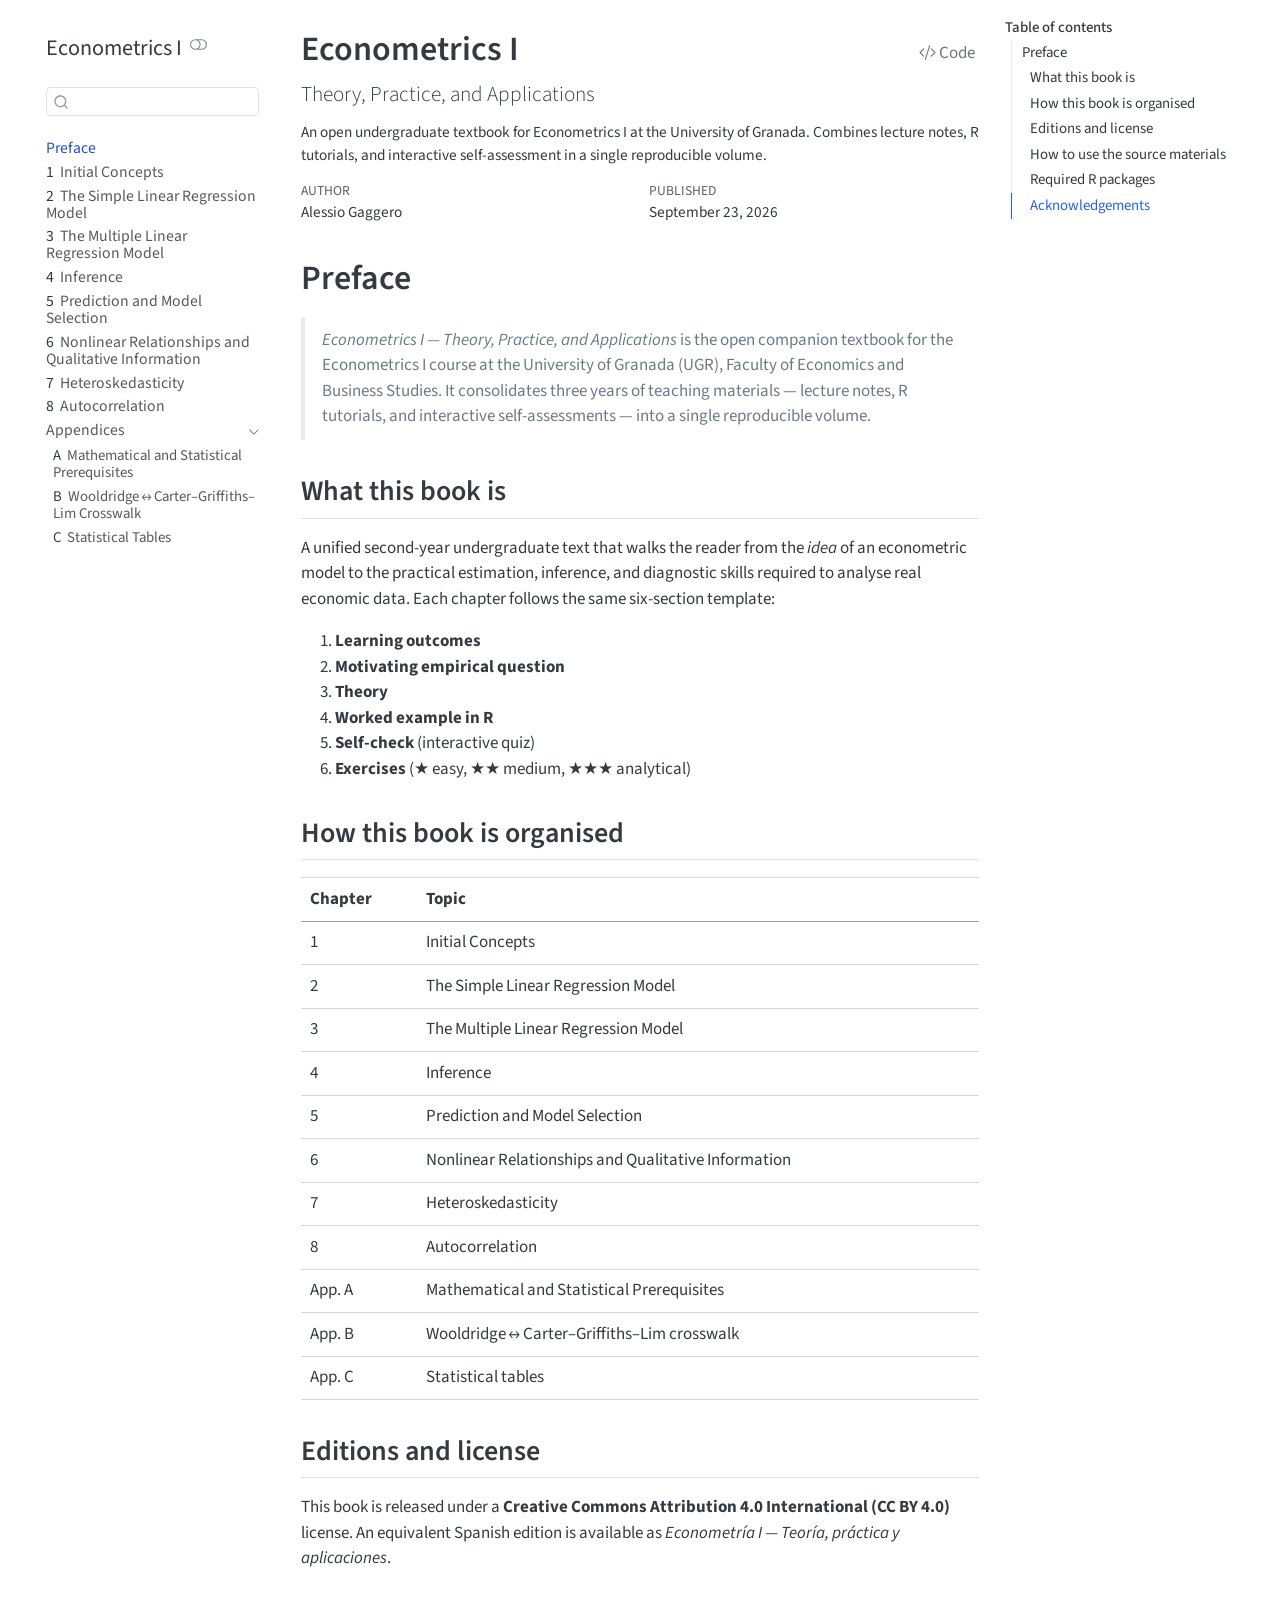
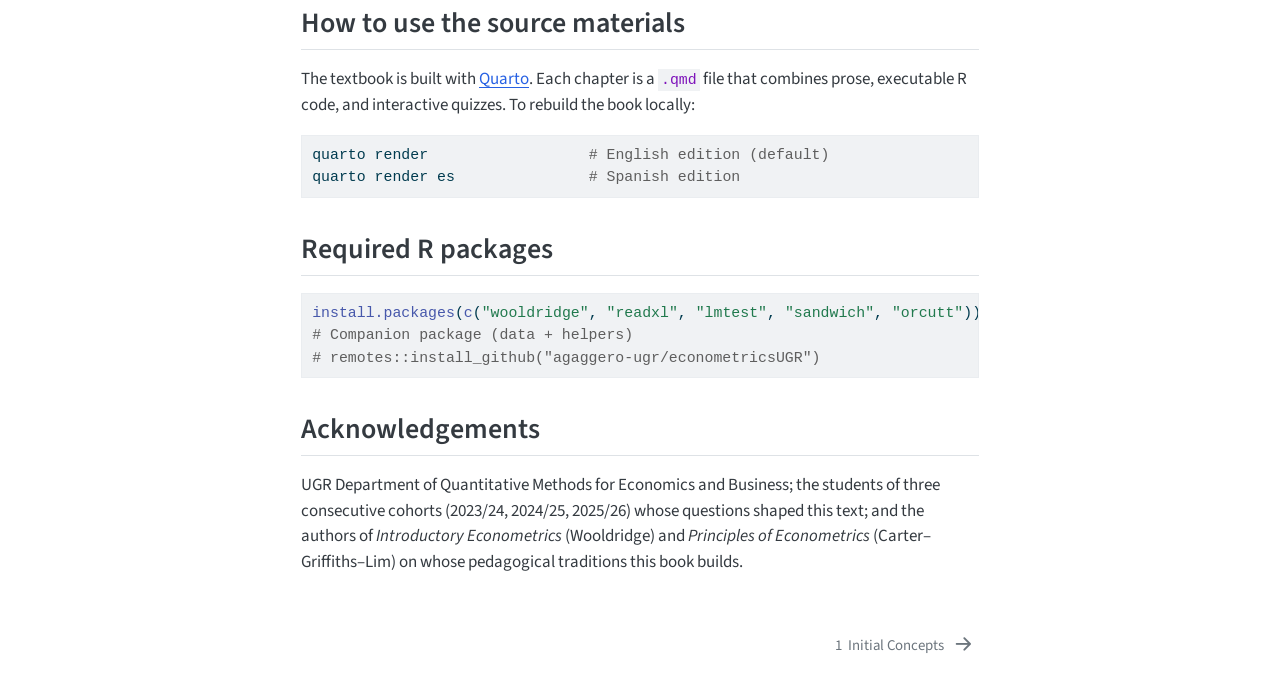
==== commit 9613776b: "Built site for gh-pages" ====
--- a/index.html
+++ b/index.html
@@ -547,7 +547,7 @@
 <h2 class="anchored" data-anchor-id="how-to-use-the-source-materials">How to use the source materials</h2>
 <p>The textbook is built with <a href="https://quarto.org">Quarto</a>. Each chapter is a <code>.qmd</code> file that combines prose, executable R code, and interactive quizzes. To rebuild the book locally:</p>
 <div class="code-copy-outer-scaffold"><div class="sourceCode" id="cb1"><pre class="sourceCode bash code-with-copy"><code class="sourceCode bash"><span id="cb1-1"><a href="#cb1-1" aria-hidden="true" tabindex="-1"></a><span class="ex">quarto</span> render                  <span class="co"># English edition (default)</span></span>
-<span id="cb1-2"><a href="#cb1-2" aria-hidden="true" tabindex="-1"></a><span class="ex">quarto</span> render <span class="at">--profile</span> es     <span class="co"># Spanish edition</span></span></code></pre></div><button title="Copy to Clipboard" class="code-copy-button"><i class="bi"></i></button></div>
+<span id="cb1-2"><a href="#cb1-2" aria-hidden="true" tabindex="-1"></a><span class="ex">quarto</span> render es               <span class="co"># Spanish edition</span></span></code></pre></div><button title="Copy to Clipboard" class="code-copy-button"><i class="bi"></i></button></div>
 </section>
 <section id="required-r-packages" class="level2">
 <h2 class="anchored" data-anchor-id="required-r-packages">Required R packages</h2>
@@ -1080,7 +1080,7 @@
 <span id="cb3-39"><a href="#cb3-39" aria-hidden="true" tabindex="-1"></a></span>
 <span id="cb3-40"><a href="#cb3-40" aria-hidden="true" tabindex="-1"></a><span class="in">```bash</span></span>
 <span id="cb3-41"><a href="#cb3-41" aria-hidden="true" tabindex="-1"></a><span class="ex">quarto</span> render                  <span class="co"># English edition (default)</span></span>
-<span id="cb3-42"><a href="#cb3-42" aria-hidden="true" tabindex="-1"></a><span class="ex">quarto</span> render <span class="at">--profile</span> es     <span class="co"># Spanish edition</span></span>
+<span id="cb3-42"><a href="#cb3-42" aria-hidden="true" tabindex="-1"></a><span class="ex">quarto</span> render es               <span class="co"># Spanish edition</span></span>
 <span id="cb3-43"><a href="#cb3-43" aria-hidden="true" tabindex="-1"></a><span class="in">```</span></span>
 <span id="cb3-44"><a href="#cb3-44" aria-hidden="true" tabindex="-1"></a></span>
 <span id="cb3-45"><a href="#cb3-45" aria-hidden="true" tabindex="-1"></a><span class="fu">## Required R packages</span></span>
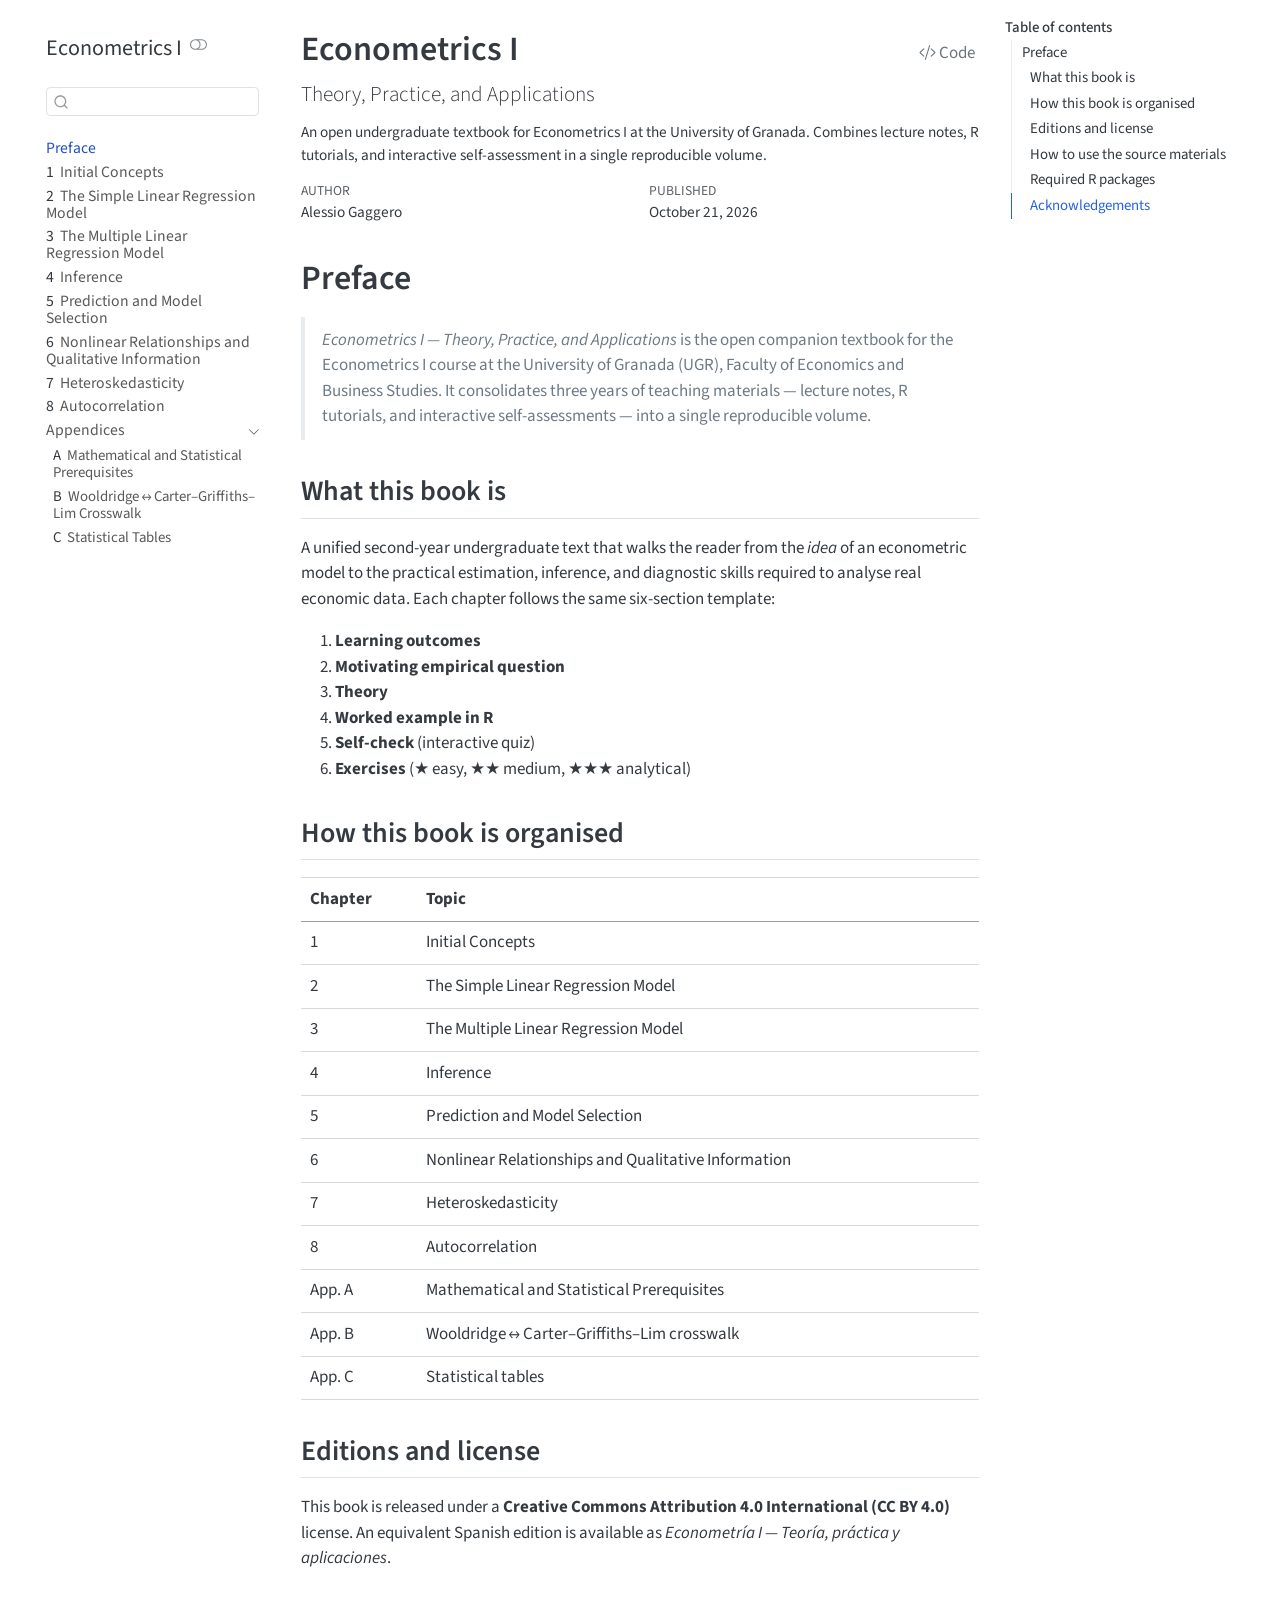
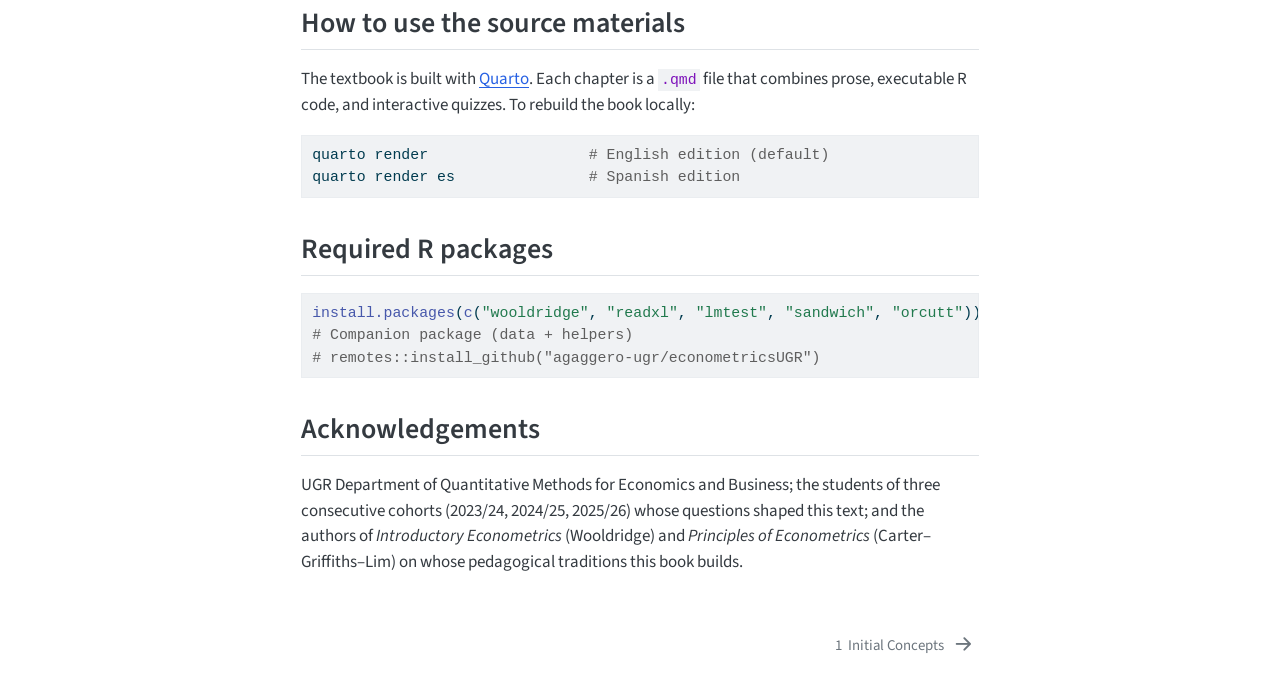
==== commit c6284de0: "Built site for gh-pages" ====
--- a/index.html
+++ b/index.html
@@ -2,12 +2,12 @@
 <html xmlns="http://www.w3.org/1999/xhtml" lang="en" xml:lang="en"><head>
 
 <meta charset="utf-8">
-<meta name="generator" content="quarto-1.10.18">
+<meta name="generator" content="quarto-1.10.19">
 
 <meta name="viewport" content="width=device-width, initial-scale=1.0, user-scalable=yes">
 
 <meta name="author" content="Alessio Gaggero">
-<meta name="dcterms.date" content="2026-09-23">
+<meta name="dcterms.date" content="2026-10-21">
 <meta name="description" content="An open undergraduate textbook for Econometrics I at the University of Granada. Combines lecture notes, R tutorials, and interactive self-assessment in a single reproducible volume.">
 
 <title>Econometrics I</title>
@@ -81,14 +81,14 @@
 <script src="site_libs/quarto-html/tippy.umd.min.js"></script>
 <script src="site_libs/quarto-html/anchor.min.js"></script>
 <link href="site_libs/quarto-html/tippy.css" rel="stylesheet">
-<link href="site_libs/quarto-html/quarto-syntax-highlighting-64a204ab8560d761af7679ceaba22944.css" rel="stylesheet" class="quarto-color-scheme" id="quarto-text-highlighting-styles">
-<link href="site_libs/quarto-html/quarto-syntax-highlighting-dark-b85bc7c33db8c58e0ec93c3465666fed.css" rel="stylesheet" class="quarto-color-scheme quarto-color-alternate" id="quarto-text-highlighting-styles">
-<link href="site_libs/quarto-html/quarto-syntax-highlighting-64a204ab8560d761af7679ceaba22944.css" rel="stylesheet" class="quarto-color-scheme-extra" id="quarto-text-highlighting-styles">
+<link href="site_libs/quarto-html/quarto-syntax-highlighting-bf27225e3a48a9273f3daa8f8e829971.css" rel="stylesheet" class="quarto-color-scheme" id="quarto-text-highlighting-styles">
+<link href="site_libs/quarto-html/quarto-syntax-highlighting-dark-b626d73c4c936ccc3cb08be7d45d1df6.css" rel="stylesheet" class="quarto-color-scheme quarto-color-alternate" id="quarto-text-highlighting-styles">
+<link href="site_libs/quarto-html/quarto-syntax-highlighting-bf27225e3a48a9273f3daa8f8e829971.css" rel="stylesheet" class="quarto-color-scheme-extra" id="quarto-text-highlighting-styles">
 <script src="site_libs/bootstrap/bootstrap.min.js"></script>
 <link href="site_libs/bootstrap/bootstrap-icons.css" rel="stylesheet">
-<link href="site_libs/bootstrap/bootstrap-57209c1f8584c0f524a94fbb0f5cdd20.min.css" rel="stylesheet" append-hash="true" class="quarto-color-scheme" id="quarto-bootstrap" data-mode="light">
-<link href="site_libs/bootstrap/bootstrap-dark-bf48f7fa51dc410e2f1ec2d8eca84458.min.css" rel="stylesheet" append-hash="true" class="quarto-color-scheme quarto-color-alternate" id="quarto-bootstrap" data-mode="dark">
-<link href="site_libs/bootstrap/bootstrap-57209c1f8584c0f524a94fbb0f5cdd20.min.css" rel="stylesheet" append-hash="true" class="quarto-color-scheme-extra" id="quarto-bootstrap" data-mode="light">
+<link href="site_libs/bootstrap/bootstrap-f0f88820109f5d5c435c7674d3226782.min.css" rel="stylesheet" append-hash="true" class="quarto-color-scheme" id="quarto-bootstrap" data-mode="light">
+<link href="site_libs/bootstrap/bootstrap-dark-0e461b81996e0cbb50d6ad4d94aec309.min.css" rel="stylesheet" append-hash="true" class="quarto-color-scheme quarto-color-alternate" id="quarto-bootstrap" data-mode="dark">
+<link href="site_libs/bootstrap/bootstrap-f0f88820109f5d5c435c7674d3226782.min.css" rel="stylesheet" append-hash="true" class="quarto-color-scheme-extra" id="quarto-bootstrap" data-mode="light">
 <script id="quarto-search-options" type="application/json">{
   "location": "sidebar",
   "copy-button": false,
@@ -453,7 +453,7 @@
     <div>
     <div class="quarto-title-meta-heading">Published</div>
     <div class="quarto-title-meta-contents">
-      <p class="date">September 23, 2026</p>
+      <p class="date">October 21, 2026</p>
     </div>
   </div>
   
--- a/site_libs/quarto-html/quarto-syntax-highlighting-bf27225e3a48a9273f3daa8f8e829971.css
+++ b/site_libs/quarto-html/quarto-syntax-highlighting-bf27225e3a48a9273f3daa8f8e829971.css
@@ -0,0 +1,236 @@
+/* quarto syntax highlight colors */
+:root {
+  --quarto-hl-ot-color: #003B4F;
+  --quarto-hl-at-color: #657422;
+  --quarto-hl-ss-color: #20794D;
+  --quarto-hl-an-color: #5E5E5E;
+  --quarto-hl-fu-color: #4758AB;
+  --quarto-hl-st-color: #20794D;
+  --quarto-hl-cf-color: #003B4F;
+  --quarto-hl-op-color: #5E5E5E;
+  --quarto-hl-er-color: #AD0000;
+  --quarto-hl-bn-color: #AD0000;
+  --quarto-hl-al-color: #AD0000;
+  --quarto-hl-va-color: #111111;
+  --quarto-hl-bu-color: inherit;
+  --quarto-hl-ex-color: inherit;
+  --quarto-hl-pp-color: #AD0000;
+  --quarto-hl-in-color: #5E5E5E;
+  --quarto-hl-vs-color: #20794D;
+  --quarto-hl-wa-color: #5E5E5E;
+  --quarto-hl-do-color: #5E5E5E;
+  --quarto-hl-im-color: #00769E;
+  --quarto-hl-ch-color: #20794D;
+  --quarto-hl-dt-color: #AD0000;
+  --quarto-hl-fl-color: #AD0000;
+  --quarto-hl-co-color: #5E5E5E;
+  --quarto-hl-cv-color: #5E5E5E;
+  --quarto-hl-cn-color: #8f5902;
+  --quarto-hl-sc-color: #5E5E5E;
+  --quarto-hl-dv-color: #AD0000;
+  --quarto-hl-kw-color: #003B4F;
+}
+
+/* other quarto variables */
+:root {
+  --quarto-font-monospace: SFMono-Regular, Menlo, Monaco, Consolas, "Liberation Mono", "Courier New", monospace;
+}
+
+/* syntax highlight based on Pandoc's rules */
+pre > code.sourceCode > span {
+  color: #003B4F;
+}
+
+code.sourceCode > span {
+  color: #003B4F;
+}
+
+div.sourceCode,
+div.sourceCode pre.sourceCode {
+  color: #003B4F;
+}
+
+/* Normal */
+code span {
+  color: #003B4F;
+}
+
+/* Alert */
+code span.al {
+  color: #AD0000;
+  font-style: inherit;
+}
+
+/* Annotation */
+code span.an {
+  color: #5E5E5E;
+  font-style: inherit;
+}
+
+/* Attribute */
+code span.at {
+  color: #657422;
+  font-style: inherit;
+}
+
+/* BaseN */
+code span.bn {
+  color: #AD0000;
+  font-style: inherit;
+}
+
+/* BuiltIn */
+code span.bu {
+  font-style: inherit;
+}
+
+/* ControlFlow */
+code span.cf {
+  color: #003B4F;
+  font-weight: bold;
+  font-style: inherit;
+}
+
+/* Char */
+code span.ch {
+  color: #20794D;
+  font-style: inherit;
+}
+
+/* Constant */
+code span.cn {
+  color: #8f5902;
+  font-style: inherit;
+}
+
+/* Comment */
+code span.co {
+  color: #5E5E5E;
+  font-style: inherit;
+}
+
+/* CommentVar */
+code span.cv {
+  color: #5E5E5E;
+  font-style: italic;
+}
+
+/* Documentation */
+code span.do {
+  color: #5E5E5E;
+  font-style: italic;
+}
+
+/* DataType */
+code span.dt {
+  color: #AD0000;
+  font-style: inherit;
+}
+
+/* DecVal */
+code span.dv {
+  color: #AD0000;
+  font-style: inherit;
+}
+
+/* Error */
+code span.er {
+  color: #AD0000;
+  font-style: inherit;
+}
+
+/* Extension */
+code span.ex {
+  font-style: inherit;
+}
+
+/* Float */
+code span.fl {
+  color: #AD0000;
+  font-style: inherit;
+}
+
+/* Function */
+code span.fu {
+  color: #4758AB;
+  font-style: inherit;
+}
+
+/* Import */
+code span.im {
+  color: #00769E;
+  font-style: inherit;
+}
+
+/* Information */
+code span.in {
+  color: #5E5E5E;
+  font-style: inherit;
+}
+
+/* Keyword */
+code span.kw {
+  color: #003B4F;
+  font-weight: bold;
+  font-style: inherit;
+}
+
+/* Operator */
+code span.op {
+  color: #5E5E5E;
+  font-style: inherit;
+}
+
+/* Other */
+code span.ot {
+  color: #003B4F;
+  font-style: inherit;
+}
+
+/* Preprocessor */
+code span.pp {
+  color: #AD0000;
+  font-style: inherit;
+}
+
+/* SpecialChar */
+code span.sc {
+  color: #5E5E5E;
+  font-style: inherit;
+}
+
+/* SpecialString */
+code span.ss {
+  color: #20794D;
+  font-style: inherit;
+}
+
+/* String */
+code span.st {
+  color: #20794D;
+  font-style: inherit;
+}
+
+/* Variable */
+code span.va {
+  color: #111111;
+  font-style: inherit;
+}
+
+/* VerbatimString */
+code span.vs {
+  color: #20794D;
+  font-style: inherit;
+}
+
+/* Warning */
+code span.wa {
+  color: #5E5E5E;
+  font-style: italic;
+}
+
+.prevent-inlining {
+  content: "</";
+}
+
+/*# sourceMappingURL=8be38f48d34c45af72792cbd699585e7.css.map */
--- a/site_libs/quarto-html/quarto-syntax-highlighting-dark-b626d73c4c936ccc3cb08be7d45d1df6.css
+++ b/site_libs/quarto-html/quarto-syntax-highlighting-dark-b626d73c4c936ccc3cb08be7d45d1df6.css
@@ -0,0 +1,219 @@
+/* quarto syntax highlight colors */
+:root {
+  --quarto-hl-al-color: #f07178;
+  --quarto-hl-an-color: #d4d0ab;
+  --quarto-hl-at-color: #00e0e0;
+  --quarto-hl-bn-color: #d4d0ab;
+  --quarto-hl-bu-color: #abe338;
+  --quarto-hl-ch-color: #abe338;
+  --quarto-hl-co-color: #f8f8f2;
+  --quarto-hl-cv-color: #ffd700;
+  --quarto-hl-cn-color: #ffd700;
+  --quarto-hl-cf-color: #ffa07a;
+  --quarto-hl-dt-color: #ffa07a;
+  --quarto-hl-dv-color: #d4d0ab;
+  --quarto-hl-do-color: #f8f8f2;
+  --quarto-hl-er-color: #f07178;
+  --quarto-hl-ex-color: #00e0e0;
+  --quarto-hl-fl-color: #d4d0ab;
+  --quarto-hl-fu-color: #ffa07a;
+  --quarto-hl-im-color: #abe338;
+  --quarto-hl-in-color: #d4d0ab;
+  --quarto-hl-kw-color: #ffa07a;
+  --quarto-hl-op-color: #ffa07a;
+  --quarto-hl-ot-color: #00e0e0;
+  --quarto-hl-pp-color: #dcc6e0;
+  --quarto-hl-re-color: #00e0e0;
+  --quarto-hl-sc-color: #abe338;
+  --quarto-hl-ss-color: #abe338;
+  --quarto-hl-st-color: #abe338;
+  --quarto-hl-va-color: #00e0e0;
+  --quarto-hl-vs-color: #abe338;
+  --quarto-hl-wa-color: #dcc6e0;
+}
+
+/* other quarto variables */
+:root {
+  --quarto-font-monospace: SFMono-Regular, Menlo, Monaco, Consolas, "Liberation Mono", "Courier New", monospace;
+}
+
+/* syntax highlight based on Pandoc's rules */
+pre > code.sourceCode > span {
+  color: #f8f8f2;
+}
+
+code.sourceCode > span {
+  color: #f8f8f2;
+}
+
+div.sourceCode,
+div.sourceCode pre.sourceCode {
+  color: #f8f8f2;
+}
+
+/* Normal */
+code span {
+  color: #f8f8f2;
+}
+
+/* Alert */
+code span.al {
+  color: #f07178;
+}
+
+/* Annotation */
+code span.an {
+  color: #d4d0ab;
+}
+
+/* Attribute */
+code span.at {
+  color: #00e0e0;
+}
+
+/* BaseN */
+code span.bn {
+  color: #d4d0ab;
+}
+
+/* BuiltIn */
+code span.bu {
+  color: #abe338;
+}
+
+/* ControlFlow */
+code span.cf {
+  font-weight: bold;
+  color: #ffa07a;
+}
+
+/* Char */
+code span.ch {
+  color: #abe338;
+}
+
+/* Constant */
+code span.cn {
+  color: #ffd700;
+}
+
+/* Comment */
+code span.co {
+  font-style: italic;
+  color: #f8f8f2;
+}
+
+/* CommentVar */
+code span.cv {
+  color: #ffd700;
+}
+
+/* Documentation */
+code span.do {
+  color: #f8f8f2;
+}
+
+/* DataType */
+code span.dt {
+  color: #ffa07a;
+}
+
+/* DecVal */
+code span.dv {
+  color: #d4d0ab;
+}
+
+/* Error */
+code span.er {
+  color: #f07178;
+  text-decoration: underline;
+}
+
+/* Extension */
+code span.ex {
+  font-weight: bold;
+  color: #00e0e0;
+}
+
+/* Float */
+code span.fl {
+  color: #d4d0ab;
+}
+
+/* Function */
+code span.fu {
+  color: #ffa07a;
+}
+
+/* Import */
+code span.im {
+  color: #abe338;
+}
+
+/* Information */
+code span.in {
+  color: #d4d0ab;
+}
+
+/* Keyword */
+code span.kw {
+  font-weight: bold;
+  color: #ffa07a;
+}
+
+/* Operator */
+code span.op {
+  color: #ffa07a;
+}
+
+/* Other */
+code span.ot {
+  color: #00e0e0;
+}
+
+/* Preprocessor */
+code span.pp {
+  color: #dcc6e0;
+}
+
+/* RegionMarker */
+code span.re {
+  background-color: #f8f8f2;
+  color: #00e0e0;
+}
+
+/* SpecialChar */
+code span.sc {
+  color: #abe338;
+}
+
+/* SpecialString */
+code span.ss {
+  color: #abe338;
+}
+
+/* String */
+code span.st {
+  color: #abe338;
+}
+
+/* Variable */
+code span.va {
+  color: #00e0e0;
+}
+
+/* VerbatimString */
+code span.vs {
+  color: #abe338;
+}
+
+/* Warning */
+code span.wa {
+  color: #dcc6e0;
+}
+
+.prevent-inlining {
+  content: "</";
+}
+
+/*# sourceMappingURL=a269c63e8167c3ae395728e86feb0848.css.map */
--- a/site_libs/quarto-html/quarto-syntax-highlighting-bf27225e3a48a9273f3daa8f8e829971.css
+++ b/site_libs/quarto-html/quarto-syntax-highlighting-bf27225e3a48a9273f3daa8f8e829971.css
@@ -0,0 +1,236 @@
+/* quarto syntax highlight colors */
+:root {
+  --quarto-hl-ot-color: #003B4F;
+  --quarto-hl-at-color: #657422;
+  --quarto-hl-ss-color: #20794D;
+  --quarto-hl-an-color: #5E5E5E;
+  --quarto-hl-fu-color: #4758AB;
+  --quarto-hl-st-color: #20794D;
+  --quarto-hl-cf-color: #003B4F;
+  --quarto-hl-op-color: #5E5E5E;
+  --quarto-hl-er-color: #AD0000;
+  --quarto-hl-bn-color: #AD0000;
+  --quarto-hl-al-color: #AD0000;
+  --quarto-hl-va-color: #111111;
+  --quarto-hl-bu-color: inherit;
+  --quarto-hl-ex-color: inherit;
+  --quarto-hl-pp-color: #AD0000;
+  --quarto-hl-in-color: #5E5E5E;
+  --quarto-hl-vs-color: #20794D;
+  --quarto-hl-wa-color: #5E5E5E;
+  --quarto-hl-do-color: #5E5E5E;
+  --quarto-hl-im-color: #00769E;
+  --quarto-hl-ch-color: #20794D;
+  --quarto-hl-dt-color: #AD0000;
+  --quarto-hl-fl-color: #AD0000;
+  --quarto-hl-co-color: #5E5E5E;
+  --quarto-hl-cv-color: #5E5E5E;
+  --quarto-hl-cn-color: #8f5902;
+  --quarto-hl-sc-color: #5E5E5E;
+  --quarto-hl-dv-color: #AD0000;
+  --quarto-hl-kw-color: #003B4F;
+}
+
+/* other quarto variables */
+:root {
+  --quarto-font-monospace: SFMono-Regular, Menlo, Monaco, Consolas, "Liberation Mono", "Courier New", monospace;
+}
+
+/* syntax highlight based on Pandoc's rules */
+pre > code.sourceCode > span {
+  color: #003B4F;
+}
+
+code.sourceCode > span {
+  color: #003B4F;
+}
+
+div.sourceCode,
+div.sourceCode pre.sourceCode {
+  color: #003B4F;
+}
+
+/* Normal */
+code span {
+  color: #003B4F;
+}
+
+/* Alert */
+code span.al {
+  color: #AD0000;
+  font-style: inherit;
+}
+
+/* Annotation */
+code span.an {
+  color: #5E5E5E;
+  font-style: inherit;
+}
+
+/* Attribute */
+code span.at {
+  color: #657422;
+  font-style: inherit;
+}
+
+/* BaseN */
+code span.bn {
+  color: #AD0000;
+  font-style: inherit;
+}
+
+/* BuiltIn */
+code span.bu {
+  font-style: inherit;
+}
+
+/* ControlFlow */
+code span.cf {
+  color: #003B4F;
+  font-weight: bold;
+  font-style: inherit;
+}
+
+/* Char */
+code span.ch {
+  color: #20794D;
+  font-style: inherit;
+}
+
+/* Constant */
+code span.cn {
+  color: #8f5902;
+  font-style: inherit;
+}
+
+/* Comment */
+code span.co {
+  color: #5E5E5E;
+  font-style: inherit;
+}
+
+/* CommentVar */
+code span.cv {
+  color: #5E5E5E;
+  font-style: italic;
+}
+
+/* Documentation */
+code span.do {
+  color: #5E5E5E;
+  font-style: italic;
+}
+
+/* DataType */
+code span.dt {
+  color: #AD0000;
+  font-style: inherit;
+}
+
+/* DecVal */
+code span.dv {
+  color: #AD0000;
+  font-style: inherit;
+}
+
+/* Error */
+code span.er {
+  color: #AD0000;
+  font-style: inherit;
+}
+
+/* Extension */
+code span.ex {
+  font-style: inherit;
+}
+
+/* Float */
+code span.fl {
+  color: #AD0000;
+  font-style: inherit;
+}
+
+/* Function */
+code span.fu {
+  color: #4758AB;
+  font-style: inherit;
+}
+
+/* Import */
+code span.im {
+  color: #00769E;
+  font-style: inherit;
+}
+
+/* Information */
+code span.in {
+  color: #5E5E5E;
+  font-style: inherit;
+}
+
+/* Keyword */
+code span.kw {
+  color: #003B4F;
+  font-weight: bold;
+  font-style: inherit;
+}
+
+/* Operator */
+code span.op {
+  color: #5E5E5E;
+  font-style: inherit;
+}
+
+/* Other */
+code span.ot {
+  color: #003B4F;
+  font-style: inherit;
+}
+
+/* Preprocessor */
+code span.pp {
+  color: #AD0000;
+  font-style: inherit;
+}
+
+/* SpecialChar */
+code span.sc {
+  color: #5E5E5E;
+  font-style: inherit;
+}
+
+/* SpecialString */
+code span.ss {
+  color: #20794D;
+  font-style: inherit;
+}
+
+/* String */
+code span.st {
+  color: #20794D;
+  font-style: inherit;
+}
+
+/* Variable */
+code span.va {
+  color: #111111;
+  font-style: inherit;
+}
+
+/* VerbatimString */
+code span.vs {
+  color: #20794D;
+  font-style: inherit;
+}
+
+/* Warning */
+code span.wa {
+  color: #5E5E5E;
+  font-style: italic;
+}
+
+.prevent-inlining {
+  content: "</";
+}
+
+/*# sourceMappingURL=8be38f48d34c45af72792cbd699585e7.css.map */
